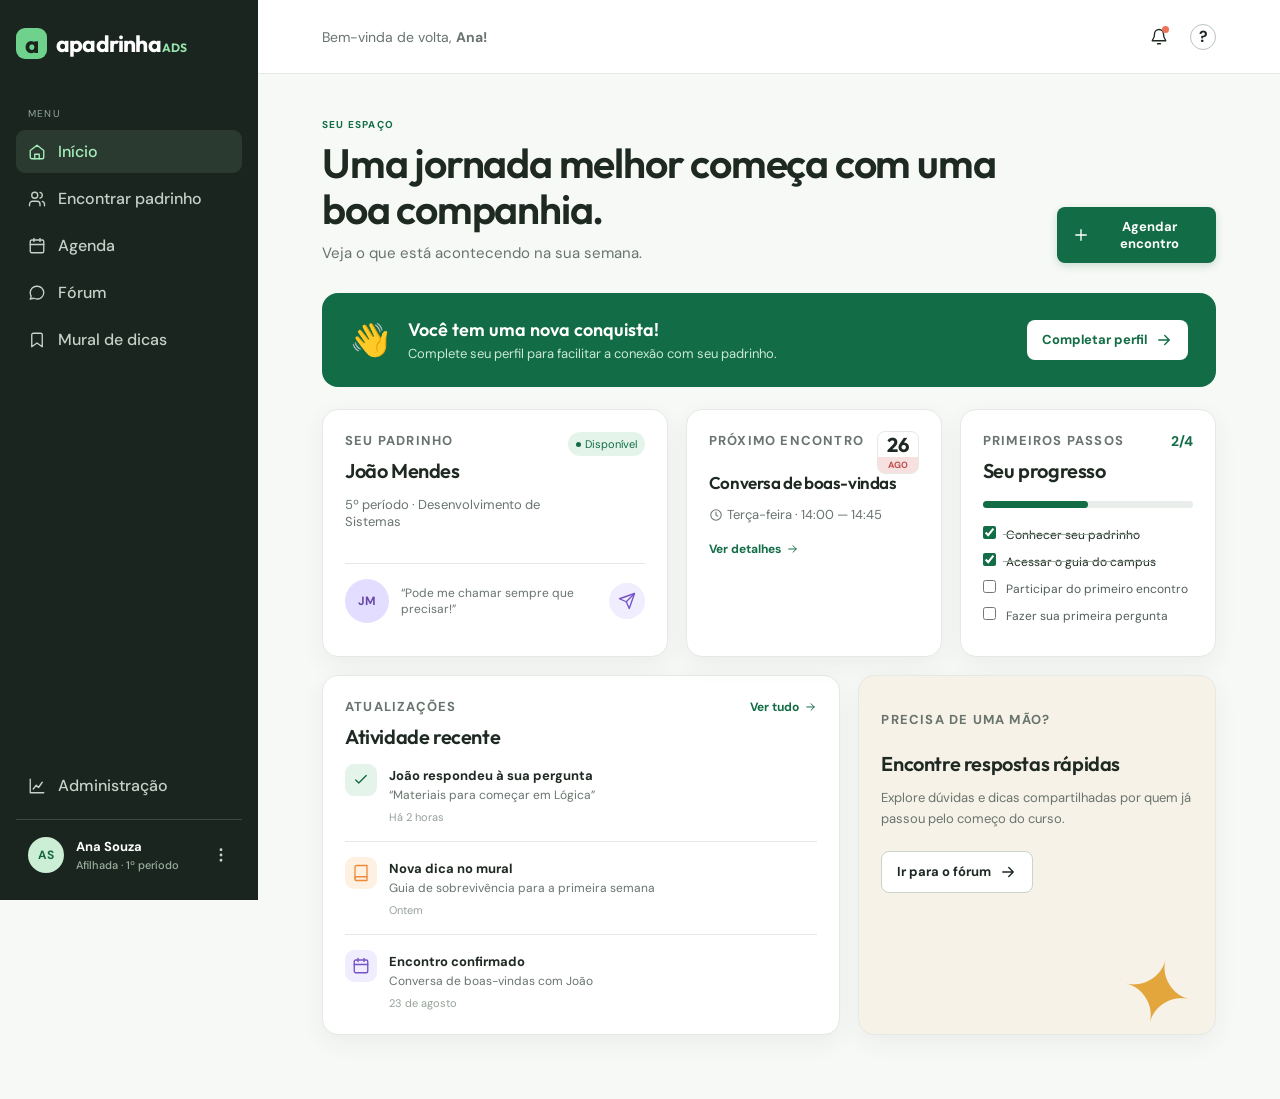
==== index.html @ cf6f9963 "interface_inicial" ====
<!doctype html>
<html lang="pt-BR">
<head>
  <meta charset="utf-8" />
  <meta name="viewport" content="width=device-width, initial-scale=1" />
  <meta name="description" content="Apadrinhamento ADS IFPE" />
  <title>Apadrinhamento ADS IFPE</title>
  <link rel="preconnect" href="https://fonts.googleapis.com" />
  <link rel="preconnect" href="https://fonts.gstatic.com" crossorigin />
  <link href="https://fonts.googleapis.com/css2?family=DM+Sans:wght@400;500;600;700&family=Outfit:wght@500;600;700&display=swap" rel="stylesheet" />
  <link rel="stylesheet" href="style.css" />
</head>
<body>
  <div class="app-shell">
    <aside class="sidebar" aria-label="Navegação principal">
      <a class="logo" href="#inicio" data-view="inicio"><span class="logo-mark">a</span><span>apadrinha<span>ADS</span></span></a>
      <p class="section-label">MENU</p>
      <nav>
        <button class="nav-item active" data-view="inicio"><i data-icon="home"></i>Início</button>
        <button class="nav-item" data-view="encontrar"><i data-icon="users"></i>Encontrar padrinho</button>
        <button class="nav-item" data-view="agenda"><i data-icon="calendar"></i>Agenda</button>
        <button class="nav-item" data-view="forum"><i data-icon="message"></i>Fórum</button>
        <button class="nav-item" data-view="mural"><i data-icon="bookmark"></i>Mural de dicas</button>
      </nav>
      <div class="sidebar-bottom">
        <button class="nav-item" data-view="admin"><i data-icon="chart"></i>Administração</button>
        <button class="profile-card" data-view="perfil"><span class="avatar avatar-green">AS</span><span><strong>Ana Souza</strong><small>Afilhada · 1º período</small></span><i data-icon="more"></i></button>
      </div>
    </aside>

    <main class="main-content">
      <header class="topbar"><button class="mobile-menu" aria-label="Abrir menu"><i data-icon="menu"></i></button><div class="breadcrumb">Bem-vinda de volta, <strong>Ana!</strong></div><div class="top-actions"><button class="icon-button" aria-label="Notificações"><i data-icon="bell"></i><b></b></button><button class="help-button">?</button></div></header>

      <section class="view active" id="inicio">
        <div class="page-heading"><div><p class="eyebrow">SEU ESPAÇO</p><h1>Uma jornada melhor começa com uma boa companhia.</h1><p class="subtitle">Veja o que está acontecendo na sua semana.</p></div><button class="primary" data-open-modal="encontro"><i data-icon="plus"></i>Agendar encontro</button></div>
        <div class="welcome-banner"><div><span class="wave">👋</span><div><h2>Você tem uma nova conquista!</h2><p>Complete seu perfil para facilitar a conexão com seu padrinho.</p></div></div><button class="white-button" data-view="perfil">Completar perfil <i data-icon="arrow"></i></button></div>
        <div class="dashboard-grid">
          <article class="card mentor-summary"><div class="card-heading"><div><p class="eyebrow">SEU PADRINHO</p><h2>João Mendes</h2><p>5º período · Desenvolvimento de Sistemas</p></div><span class="status"><b></b>Disponível</span></div><div class="mentor-footer"><div class="avatar avatar-purple large">JM</div><span>“Pode me chamar sempre que precisar!”</span><button class="round-button" data-toast="Mensagem aberta com João"><i data-icon="send"></i></button></div></article>
          <article class="card meeting-card"><p class="eyebrow">PRÓXIMO ENCONTRO</p><span class="calendar-chip"><strong>26</strong><small>AGO</small></span><div><h2>Conversa de boas-vindas</h2><p><i data-icon="clock"></i> Terça-feira · 14:00 — 14:45</p><button class="text-button" data-view="agenda">Ver detalhes <i data-icon="arrow"></i></button></div></article>
          <article class="card checklist"><div class="card-heading"><div><p class="eyebrow">PRIMEIROS PASSOS</p><h2>Seu progresso</h2></div><strong>2/4</strong></div><div class="progress"><span></span></div><label class="checked"><input type="checkbox" checked /> Conhecer seu padrinho</label><label class="checked"><input type="checkbox" checked /> Acessar o guia do campus</label><label><input type="checkbox" /> Participar do primeiro encontro</label><label><input type="checkbox" /> Fazer sua primeira pergunta</label></article>
        </div>
        <div class="content-columns">
          <section class="card activity"><div class="card-heading"><div><p class="eyebrow">ATUALIZAÇÕES</p><h2>Atividade recente</h2></div><button class="text-button" data-view="forum">Ver tudo <i data-icon="arrow"></i></button></div><div class="activity-row"><span class="activity-icon green"><i data-icon="check"></i></span><div><strong>João respondeu à sua pergunta</strong><p>“Materiais para começar em Lógica”</p><small>Há 2 horas</small></div></div><div class="activity-row"><span class="activity-icon orange"><i data-icon="book"></i></span><div><strong>Nova dica no mural</strong><p>Guia de sobrevivência para a primeira semana</p><small>Ontem</small></div></div><div class="activity-row"><span class="activity-icon purple"><i data-icon="calendar"></i></span><div><strong>Encontro confirmado</strong><p>Conversa de boas-vindas com João</p><small>23 de agosto</small></div></div></section>
          <section class="card quick-help"><p class="eyebrow">PRECISA DE UMA MÃO?</p><h2>Encontre respostas rápidas</h2><p>Explore dúvidas e dicas compartilhadas por quem já passou pelo começo do curso.</p><button class="outline" data-view="forum">Ir para o fórum <i data-icon="arrow"></i></button><div class="scribble">✦</div></section>
        </div>
      </section>

      <section class="view" id="encontrar"><div class="page-heading"><div><p class="eyebrow">CONEXÕES</p><h1>Encontre o padrinho ideal para você.</h1><p class="subtitle">Escolha alguém que combine com seus interesses e disponibilidade.</p></div></div><div class="filter-bar"><button class="filter active">Todos</button><button class="filter">Lógica e programação</button><button class="filter">Carreira</button><button class="filter">Rotina acadêmica</button><button class="filter"><i data-icon="sliders"></i> Filtros</button></div><div class="mentor-grid" id="mentor-grid"></div></section>

      <section class="view" id="agenda"><div class="page-heading"><div><p class="eyebrow">AGENDA</p><h1>Organize seus encontros.</h1><p class="subtitle">Não deixe nenhuma conversa importante passar.</p></div><button class="primary" data-open-modal="encontro"><i data-icon="plus"></i>Novo encontro</button></div><div class="agenda-layout"><section class="card calendar"><div class="calendar-head"><button class="icon-button">‹</button><h2>Agosto 2026</h2><button class="icon-button">›</button></div><div class="weekdays"><span>DOM</span><span>SEG</span><span>TER</span><span>QUA</span><span>QUI</span><span>SEX</span><span>SÁB</span></div><div class="days" id="calendar-days"></div></section><section class="schedule"><p class="eyebrow">TERÇA-FEIRA, 26 DE AGOSTO</p><h2>Próximos compromissos</h2><article class="event"><span class="time">14:00</span><div><span class="event-type">MENTORIA</span><h3>Conversa de boas-vindas</h3><p>Com João Mendes · Videochamada</p><button class="text-button" data-toast="Link da videochamada copiado">Entrar na sala <i data-icon="arrow"></i></button></div></article><article class="event muted-event"><span class="time">16:00</span><div><span class="event-type">PESSOAL</span><h3>Revisar material de Lógica</h3><p>Lembrete pessoal</p></div></article></section></div></section>

      <section class="view" id="forum"><div class="page-heading"><div><p class="eyebrow">FÓRUM COLABORATIVO</p><h1>Dúvidas compartilhadas, caminhos mais claros.</h1><p class="subtitle">Pergunte, responda e aprenda com a comunidade ADS.</p></div><button class="primary" data-open-modal="pergunta"><i data-icon="plus"></i>Fazer pergunta</button></div><div class="forum-layout"><div><div class="search"><i data-icon="search"></i><input placeholder="Buscar dúvidas, assuntos ou palavras-chave" /></div><div class="topic-list" id="topic-list"></div></div><aside class="forum-side"><section class="card"><p class="eyebrow">TÓPICOS POPULARES</p><a># lógica de programação</a><a># professores</a><a># estágio</a><a># p1 e p2</a><a># vida no campus</a></section><section class="card author-callout"><span class="avatar avatar-orange">MS</span><h3>Compartilhe o que você sabe</h3><p>Sua experiência pode ser a resposta que alguém precisa.</p><button class="outline" data-open-modal="pergunta">Criar pergunta</button></section></aside></div></section>

      <section class="view" id="mural"><div class="page-heading"><div><p class="eyebrow">MURAL DE DICAS</p><h1>O que eu gostaria de ter sabido no início.</h1><p class="subtitle">Guias e recomendações feitos por estudantes, para estudantes.</p></div><button class="primary" data-open-modal="dica"><i data-icon="plus"></i>Compartilhar dica</button></div><div class="featured-tip"><div><span class="tip-tag">DESTAQUE DA SEMANA</span><h2>Como sobreviver à primeira semana de ADS</h2><p>Um guia honesto sobre horários, laboratórios, professores e aquele frio na barriga do primeiro dia.</p><button class="white-button" data-toast="Guia aberto">Ler guia completo <i data-icon="arrow"></i></button></div><span class="big-emoji">🧭</span></div><div class="mural-grid" id="mural-grid"></div></section>

      <section class="view" id="admin"><div class="page-heading"><div><p class="eyebrow">ADMINISTRAÇÃO</p><h1>Visão geral da comunidade.</h1><p class="subtitle">Acompanhe conexões, participação e pontos de atenção.</p></div><button class="primary" data-toast="Novo aviso criado"><i data-icon="plus"></i>Publicar aviso</button></div><div class="metrics"><article class="metric"><span class="metric-icon green"><i data-icon="users"></i></span><div><p>CALOUROS CADASTRADOS</p><strong>86</strong><small class="positive">↑ 12 nesta semana</small></div></article><article class="metric"><span class="metric-icon purple"><i data-icon="heart"></i></span><div><p>VÍNCULOS ATIVOS</p><strong>61</strong><small class="positive">71% dos calouros</small></div></article><article class="metric"><span class="metric-icon orange"><i data-icon="message"></i></span><div><p>PERGUNTAS RESPONDIDAS</p><strong>142</strong><small class="positive">↑ 18 esta semana</small></div></article><article class="metric"><span class="metric-icon blue"><i data-icon="clock"></i></span><div><p>AGUARDANDO MATCH</p><strong>08</strong><small>Requer atenção</small></div></article></div><div class="admin-grid"><section class="card"><div class="card-heading"><div><p class="eyebrow">PENDÊNCIAS</p><h2>Solicitações aguardando ação</h2></div><button class="text-button">Ver todas <i data-icon="arrow"></i></button></div><div class="table"><div class="table-row table-head"><span>ESTUDANTE</span><span>PERFIL</span><span>SITUAÇÃO</span><span></span></div><div class="table-row"><strong>Maria Clara</strong><span>Afilhada</span><span class="badge yellow">Sem padrinho</span><button class="small-button" data-toast="Match sugerido para Maria">Atribuir</button></div><div class="table-row"><strong>Diego Alves</strong><span>Padrinho</span><span class="badge blue">Validar perfil</span><button class="small-button" data-toast="Perfil de Diego aberto">Revisar</button></div><div class="table-row"><strong>Bianca Lima</strong><span>Afilhada</span><span class="badge yellow">Sem padrinho</span><button class="small-button" data-toast="Match sugerido para Bianca">Atribuir</button></div></div></section><section class="card admin-actions"><p class="eyebrow">GESTÃO RÁPIDA</p><button class="outline" data-toast="Gestão de usuários aberta"><i data-icon="users"></i>Gerenciar usuários</button><button class="outline" data-toast="Moderação do mural aberta"><i data-icon="bookmark"></i>Revisar mural e fórum</button><button class="outline" data-toast="Relatório gerado"><i data-icon="chart"></i>Relatório de mentorias</button></section></div></section>

      <section class="view" id="perfil"><div class="page-heading"><div><p class="eyebrow">MEU PERFIL</p><h1>Conte um pouco sobre você.</h1><p class="subtitle">Essas informações ajudam a tornar o apadrinhamento mais proveitoso.</p></div></div><form class="profile-form card" id="profile-form"><div class="profile-head"><span class="avatar avatar-green profile-avatar">AS</span><div><h2>Ana Souza</h2><p>ana.souza@discente.ifpe.edu.br</p></div><button type="button" class="outline">Alterar foto</button></div><div class="form-grid"><label>Nome completo<input value="Ana Souza" required /></label><label>Período<select><option>1º período</option><option>2º período</option></select></label><label>Interesses<input value="Lógica, front-end e organização" /></label><label>Disponibilidade<select><option>Tardes durante a semana</option><option>Manhãs durante a semana</option><option>Noites</option></select></label></div><label>O que você espera do apadrinhamento?<textarea>Quero me organizar melhor para o início do curso e conhecer mais sobre as disciplinas.</textarea></label><div class="form-actions"><button type="button" class="outline">Cancelar</button><button class="primary">Salvar alterações</button></div></form></section>
    </main>
  </div>
  <div class="modal-backdrop" id="modal"><section class="modal"><button class="modal-close" aria-label="Fechar">×</button><div id="modal-content"></div></section></div><div class="toast" id="toast"></div>
  <script src="app.js"></script>
</body>
</html>
---- style.css ----
:root{--navy:#19251e;--ink:#1e2922;--muted:#68746d;--line:#e4e9e4;--canvas:#f7f9f6;--card:#fff;--green:#126c45;--green-light:#e5f4ea;--purple:#7354c7;--purple-light:#f0edff;--orange:#ed8b3b;--yellow:#f8d66c;--blue:#4981c8;--radius:16px;--shadow:0 8px 24px rgba(30,52,39,.06)}*{box-sizing:border-box}body{margin:0;background:var(--canvas);font-family:"DM Sans",sans-serif;color:var(--ink)}button,input,textarea,select{font:inherit}button{cursor:pointer}i[data-icon]{width:18px;height:18px;display:inline-flex;flex-shrink:0}svg{width:100%;height:100%;stroke:currentColor;stroke-width:1.8;fill:none;stroke-linecap:round;stroke-linejoin:round}.app-shell{display:flex;min-height:100vh}.sidebar{width:258px;background:var(--navy);color:#dce6df;padding:28px 16px 16px;display:flex;flex-direction:column;position:fixed;inset:0 auto 0 0}.logo{color:#fff;text-decoration:none;font:700 23px Outfit,sans-serif;display:flex;align-items:center;gap:9px;letter-spacing:-.8px}.logo>span:last-child>span{color:#96e3ac;font-size:12px;letter-spacing:0;margin-left:1px}.logo-mark{display:grid;place-items:center;width:31px;height:31px;background:#6fd28c;color:var(--navy);border-radius:9px;font-size:24px}.section-label{font-size:10px;letter-spacing:1.2px;color:#93a69b;margin:48px 12px 10px}.sidebar nav{display:grid;gap:4px}.nav-item,.profile-card{border:0;background:transparent;color:#c5d2ca;padding:11px 12px;border-radius:9px;display:flex;align-items:center;gap:12px;text-align:left;font-weight:500}.nav-item:hover,.nav-item.active{background:#2b3a30;color:#fff}.nav-item.active{color:#a5f0ba}.sidebar-bottom{margin-top:auto}.profile-card{width:100%;margin-top:12px;border-top:1px solid #3b4a40;border-radius:0;padding-top:17px}.profile-card strong,.profile-card small{display:block}.profile-card strong{font-size:13px;color:#fff}.profile-card small{font-size:11px;color:#9caf9f;margin-top:3px}.profile-card i{margin-left:auto}.avatar{display:inline-grid;place-items:center;width:36px;height:36px;border-radius:50%;font-weight:700;font-size:12px;flex-shrink:0}.avatar-green{background:#cbeed5;color:#176842}.avatar-purple{background:#e3ddff;color:#674aa8}.avatar-orange{background:#ffdeb9;color:#a9510b}.large{width:44px;height:44px}.main-content{margin-left:258px;width:calc(100% - 258px);min-width:0}.topbar{height:74px;padding:0 max(36px,5vw);background:#fff;border-bottom:1px solid var(--line);display:flex;align-items:center;justify-content:space-between}.breadcrumb{font-size:14px;color:var(--muted)}.top-actions{display:flex;gap:14px;align-items:center}.icon-button,.help-button{border:0;background:transparent;color:var(--ink);position:relative;display:grid;place-items:center}.icon-button{width:35px;height:35px;border-radius:50%}.icon-button:hover{background:var(--canvas)}.icon-button b{position:absolute;width:7px;height:7px;border-radius:99px;background:#ee7258;top:7px;right:7px}.help-button{height:26px;width:26px;border:1px solid #b9c4bd;border-radius:50%;font-weight:700}.mobile-menu{display:none}.view{display:none;padding:44px max(36px,5vw) 64px;max-width:1550px;margin:auto}.view.active{display:block}.page-heading{display:flex;justify-content:space-between;gap:24px;align-items:flex-end;margin-bottom:30px}.eyebrow{color:var(--green);font-size:10px;font-weight:700;letter-spacing:1.2px;margin:0 0 9px}.page-heading h1{font:600 clamp(28px,3.2vw,42px)/1.13 Outfit,sans-serif;letter-spacing:-1.2px;max-width:790px;margin:0}.subtitle{color:var(--muted);margin:10px 0 0;font-size:15px}.primary,.outline,.white-button,.small-button{border:0;border-radius:8px;padding:11px 15px;font-weight:700;font-size:13px;display:inline-flex;align-items:center;justify-content:center;gap:8px}.primary{background:var(--green);color:#fff;box-shadow:0 3px 8px rgba(18,108,69,.2)}.primary:hover{background:#0d5938}.outline{background:#fff;color:var(--ink);border:1px solid #cad4cd}.outline:hover{background:var(--canvas)}.white-button{background:#fff;color:var(--green)}.welcome-banner{background:var(--green);padding:25px 28px;border-radius:var(--radius);color:#fff;display:flex;justify-content:space-between;align-items:center;margin-bottom:22px}.welcome-banner>div{display:flex;gap:18px;align-items:center}.wave{font-size:32px}.welcome-banner h2{font:600 18px Outfit;margin:0}.welcome-banner p{margin:4px 0 0;color:#cbe9d5;font-size:13px}.dashboard-grid{display:grid;grid-template-columns:1.35fr 1fr 1fr;gap:18px}.card{background:var(--card);border:1px solid var(--line);border-radius:var(--radius);padding:22px;box-shadow:var(--shadow)}.card-heading{display:flex;justify-content:space-between;gap:10px;align-items:flex-start}.card h2{font:600 20px Outfit,sans-serif;margin:0;letter-spacing:-.4px}.card h3{margin:0}.card p{color:var(--muted);font-size:13px}.mentor-summary{min-height:203px}.status{font-size:11px;color:var(--green);background:var(--green-light);padding:5px 8px;border-radius:99px;white-space:nowrap}.status b{display:inline-block;width:5px;height:5px;background:var(--green);border-radius:50%;vertical-align:middle;margin-right:4px}.mentor-footer{display:flex;gap:12px;align-items:center;border-top:1px solid var(--line);padding-top:15px;margin-top:20px;color:var(--muted);font-size:12px}.round-button{border:0;background:var(--purple-light);color:var(--purple);height:36px;width:36px;border-radius:50%;padding:9px;margin-left:auto}.meeting-card{position:relative;padding-right:20px}.calendar-chip{position:absolute;right:22px;top:21px;text-align:center;border:1px solid var(--line);border-radius:8px;overflow:hidden;width:42px}.calendar-chip strong{display:block;font:700 20px Outfit;line-height:25px}.calendar-chip small{display:block;background:#f7e0e0;color:#bf4f4f;font-size:9px;font-weight:700;padding:2px}.meeting-card h2{font-size:17px;margin:23px 0 7px}.meeting-card p{display:flex;gap:4px;align-items:center}.meeting-card p i{width:14px}.text-button{padding:0;border:0;color:var(--green);background:transparent;font-weight:700;font-size:12px;display:inline-flex;align-items:center;gap:5px}.text-button i{width:13px}.checklist{font-size:12px}.checklist .card-heading strong{color:var(--green);font-size:14px}.progress{height:7px;background:#e9eeea;border-radius:10px;margin:18px 0}.progress span{display:block;width:50%;height:100%;background:var(--green);border-radius:inherit}.checklist label{display:block;margin:10px 0;color:#526058}.checklist input{accent-color:var(--green);margin:0 7px 0 0}.checklist .checked{color:var(--ink);text-decoration:line-through;text-decoration-color:#9aac9f}.content-columns{display:grid;grid-template-columns:1.45fr 1fr;gap:18px;margin-top:18px}.activity-row{display:flex;gap:12px;padding:15px 0;border-bottom:1px solid var(--line)}.activity-row:last-child{border-bottom:0;padding-bottom:0}.activity-icon,.metric-icon{display:grid;place-items:center;width:32px;height:32px;border-radius:9px}.activity-icon.green,.metric-icon.green{background:var(--green-light);color:var(--green)}.activity-icon.orange,.metric-icon.orange{background:#fff1e2;color:var(--orange)}.activity-icon.purple,.metric-icon.purple{background:var(--purple-light);color:var(--purple)}.metric-icon.blue{background:#e6f0ff;color:var(--blue)}.activity-row strong{font-size:13px}.activity-row p{margin:2px 0;font-size:12px}.activity-row small{color:#95a199;font-size:11px}.quick-help{position:relative;background:#f7f2e7;overflow:hidden}.quick-help h2{max-width:270px}.quick-help p{line-height:1.6;max-width:330px;margin:12px 0 21px}.scribble{position:absolute;right:22px;bottom:-16px;color:#e2a63d;font-size:86px;transform:rotate(14deg)}.filter-bar{display:flex;gap:9px;flex-wrap:wrap;margin-bottom:25px}.filter{border:1px solid var(--line);background:#fff;border-radius:99px;padding:9px 14px;font-size:12px;color:#536158}.filter.active,.filter:hover{border-color:#a5d7b4;background:var(--green-light);color:var(--green);font-weight:700}.mentor-grid{display:grid;grid-template-columns:repeat(3,1fr);gap:18px}.mentor-card{padding:22px}.mentor-card .mentor-person{display:flex;gap:12px;align-items:center}.mentor-card h2{font-size:18px}.mentor-card .course{font-size:12px;margin:3px 0}.mentor-card .bio{line-height:1.55;margin:18px 0}.pills{display:flex;flex-wrap:wrap;gap:6px;margin-bottom:18px}.pill{font-size:10px;color:#526058;background:var(--canvas);border-radius:99px;padding:5px 8px}.mentor-actions{display:flex;gap:8px}.mentor-actions button{flex:1}.agenda-layout{display:grid;grid-template-columns:1.35fr .9fr;gap:22px}.calendar{padding:25px}.calendar-head{display:flex;justify-content:space-between;align-items:center;margin-bottom:25px}.calendar-head h2{font-size:19px}.weekdays,.days{display:grid;grid-template-columns:repeat(7,1fr);text-align:center}.weekdays{color:#90a098;font-size:10px;font-weight:700;margin-bottom:10px}.days span{height:48px;display:grid;place-items:center;font-size:13px;position:relative}.days .muted-day{color:#bdc7c0}.days .today{color:#fff;font-weight:700}.days .today:before{content:"";position:absolute;z-index:0;width:30px;height:30px;background:var(--green);border-radius:50%}.days .today{isolation:isolate}.days .today::after{content:attr(data-number);position:absolute;z-index:1}.days .has-event i{position:absolute;width:4px;height:4px;bottom:4px;border-radius:50%;background:var(--purple)}.schedule{padding:11px 0}.schedule h2{font:600 21px Outfit;margin:0 0 16px}.event{display:flex;gap:15px;padding:16px 0 20px;border-bottom:1px solid var(--line)}.time{font-weight:700;font-size:13px;color:var(--green)}.event-type{font-size:9px;letter-spacing:1px;color:var(--purple);font-weight:700}.event h3{font:600 16px Outfit;margin:4px 0}.event p{font-size:12px;color:var(--muted);margin:4px 0 12px}.muted-event{opacity:.56}.forum-layout{display:grid;grid-template-columns:1.7fr .65fr;gap:22px}.search{background:#fff;border:1px solid var(--line);height:47px;border-radius:9px;display:flex;align-items:center;gap:10px;padding:0 14px;margin-bottom:15px;color:#7d8d83}.search input{border:0;outline:0;width:100%;font-size:13px}.topic{background:#fff;border:1px solid var(--line);border-radius:12px;padding:18px 20px;margin-bottom:10px}.topic:hover{border-color:#b8d6c1}.topic-top{display:flex;gap:11px;align-items:center}.topic h2{font:600 16px Outfit;margin:0}.topic p{font-size:13px;color:var(--muted);margin:11px 0}.topic-meta{display:flex;justify-content:space-between;color:#849087;font-size:11px}.forum-side{display:grid;gap:17px;align-content:start}.forum-side .card{padding:20px}.forum-side a{display:block;font-size:12px;color:var(--green);font-weight:700;margin:12px 0;text-decoration:none}.author-callout{text-align:center;background:#f1f7f2}.author-callout .avatar{margin:auto}.author-callout h3{font:600 16px Outfit;margin:10px 0 0}.author-callout p{line-height:1.5}.featured-tip{color:#fff;background:linear-gradient(115deg,#6c52b5,#8371c8);border-radius:var(--radius);padding:34px 38px;min-height:235px;position:relative;overflow:hidden;margin-bottom:20px}.tip-tag{font-size:10px;font-weight:700;letter-spacing:1px;color:#e6dfff}.featured-tip h2{font:600 30px/1.1 Outfit;max-width:510px;margin:14px 0 9px}.featured-tip p{font-size:13px;color:#e8e3fc;max-width:520px;line-height:1.6}.big-emoji{position:absolute;right:9%;top:37px;font-size:105px;filter:drop-shadow(7px 12px 1px rgba(44,27,99,.18))}.mural-grid{display:grid;grid-template-columns:repeat(3,1fr);gap:17px}.tip-card{min-height:190px;position:relative}.tip-card .tip-icon{font-size:27px}.tip-card h2{font-size:17px;margin:17px 0 7px}.tip-card footer{position:absolute;bottom:17px;left:22px;right:22px;display:flex;justify-content:space-between;color:var(--muted);font-size:11px}.metrics{display:grid;grid-template-columns:repeat(4,1fr);gap:15px;margin-bottom:20px}.metric{background:#fff;border:1px solid var(--line);box-shadow:var(--shadow);border-radius:12px;padding:17px;display:flex;gap:12px}.metric p{font-size:9px;letter-spacing:.7px;color:var(--muted);margin:0 0 4px;font-weight:700}.metric strong{font:600 28px Outfit;line-height:1}.metric small{display:block;margin-top:5px;font-size:10px;color:#7c8981}.metric small.positive{color:var(--green)}.admin-grid{display:grid;grid-template-columns:1.6fr .75fr;gap:18px}.table{margin-top:18px}.table-row{display:grid;grid-template-columns:1.2fr .7fr 1fr auto;align-items:center;gap:10px;border-top:1px solid var(--line);padding:13px 0;font-size:12px}.table-head{font-size:9px;font-weight:700;letter-spacing:1px;color:var(--muted)}.badge{font-size:10px;padding:5px 8px;border-radius:99px;width:max-content}.badge.yellow{background:#fff5dc;color:#a56d00}.badge.blue{background:#eaf2ff;color:#3773bb}.small-button{background:#f2f5f2;border:0;padding:7px 10px;font-size:11px}.admin-actions{display:grid;gap:9px;align-content:start}.admin-actions .outline{justify-content:flex-start}.profile-form{max-width:840px;padding:28px}.profile-head{display:flex;align-items:center;gap:15px;border-bottom:1px solid var(--line);padding-bottom:20px;margin-bottom:22px}.profile-head h2{font:600 21px Outfit;margin:0}.profile-head p{margin:3px 0}.profile-head button{margin-left:auto}.profile-avatar{width:56px;height:56px}.form-grid{display:grid;grid-template-columns:1fr 1fr;gap:17px}.profile-form label{font-size:12px;font-weight:700;color:#4a574e;display:grid;gap:7px;margin-bottom:16px}.profile-form input,.profile-form select,.profile-form textarea{border:1px solid #ccd7cf;border-radius:7px;padding:11px;background:#fff;color:var(--ink);font-size:13px}.profile-form textarea{resize:vertical;min-height:84px}.form-actions{display:flex;justify-content:flex-end;gap:10px;margin-top:7px}.modal-backdrop{display:none;position:fixed;inset:0;background:rgba(20,33,25,.52);z-index:10;padding:20px;place-items:center}.modal-backdrop.open{display:grid}.modal{width:min(520px,100%);background:#fff;border-radius:16px;padding:28px;position:relative;box-shadow:0 16px 50px rgba(0,0,0,.2)}.modal-close{position:absolute;right:15px;top:10px;border:0;background:transparent;font-size:27px;color:#78857d}.modal h2{font:600 25px Outfit;margin:0 0 6px}.modal p{color:var(--muted);font-size:13px;margin:0 0 20px}.modal label{font-size:12px;font-weight:700;display:grid;gap:6px;margin:12px 0}.modal input,.modal select,.modal textarea{border:1px solid #cbd6ce;padding:10px;border-radius:7px}.modal textarea{min-height:85px;resize:vertical}.modal .primary{margin-top:8px;width:100%}.toast{visibility:hidden;opacity:0;position:fixed;z-index:20;right:28px;bottom:28px;background:var(--navy);color:#fff;padding:13px 17px;border-radius:9px;box-shadow:var(--shadow);font-size:13px;transition:.2s}.toast.show{visibility:visible;opacity:1}@media(max-width:1100px){.dashboard-grid{grid-template-columns:1fr 1fr}.checklist{grid-column:span 2}.mentor-grid,.mural-grid{grid-template-columns:1fr 1fr}.metrics{grid-template-columns:1fr 1fr}}@media(max-width:760px){.sidebar{transform:translateX(-100%);z-index:5;transition:.2s}.sidebar.open{transform:translateX(0)}.main-content{margin-left:0;width:100%}.mobile-menu{display:grid;border:0;background:transparent}.topbar{height:62px;padding:0 20px}.breadcrumb{font-size:12px}.view{padding:31px 18px 45px}.page-heading{align-items:flex-start;flex-direction:column;margin-bottom:22px}.page-heading h1{font-size:29px}.welcome-banner{padding:20px;align-items:flex-start;gap:16px;flex-direction:column}.dashboard-grid,.content-columns,.agenda-layout,.forum-layout,.admin-grid{grid-template-columns:1fr}.checklist{grid-column:auto}.mentor-grid,.mural-grid{grid-template-columns:1fr}.metrics{grid-template-columns:1fr 1fr}.metric{padding:12px;gap:8px}.metric strong{font-size:24px}.metric-icon{width:28px;height:28px}.big-emoji{font-size:75px;right:4%;top:65px}.featured-tip{padding:27px 22px}.featured-tip h2{font-size:25px;max-width:76%}.table-row{grid-template-columns:1fr auto}.table-row span:nth-child(2){display:none}.table-head{display:none}.profile-form{padding:20px}.form-grid{grid-template-columns:1fr}.profile-head button{display:none}}
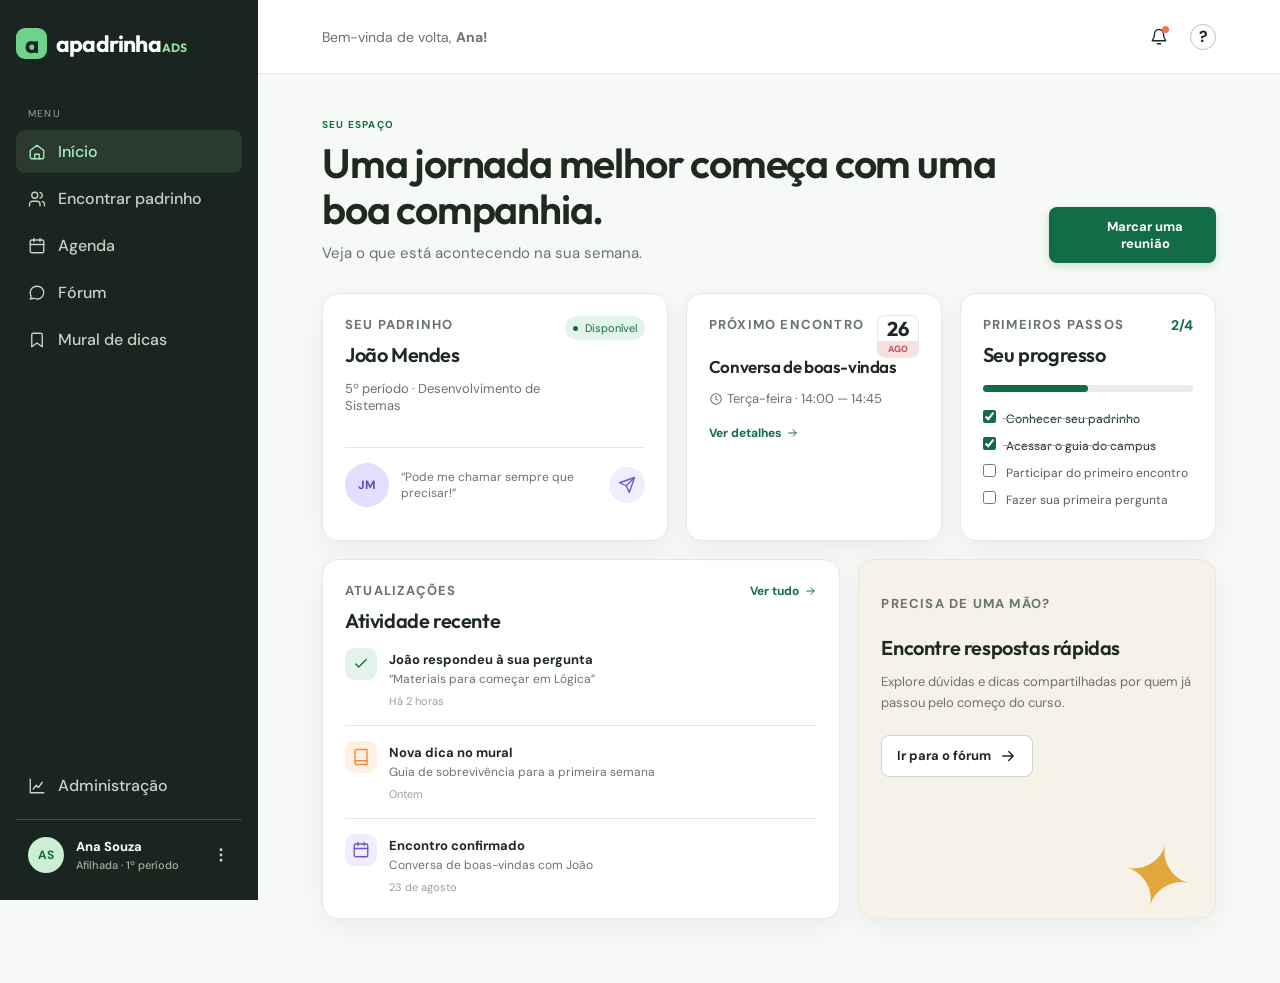
==== commit 7f90a422: "Update index.html" ====
--- a/index.html
+++ b/index.html
@@ -5,6 +5,7 @@
   <meta name="viewport" content="width=device-width, initial-scale=1" />
   <meta name="description" content="Apadrinhamento ADS IFPE" />
   <title>Apadrinhamento ADS IFPE</title>
+  
   <link rel="preconnect" href="https://fonts.googleapis.com" />
   <link rel="preconnect" href="https://fonts.gstatic.com" crossorigin />
   <link href="https://fonts.googleapis.com/css2?family=DM+Sans:wght@400;500;600;700&family=Outfit:wght@500;600;700&display=swap" rel="stylesheet" />
@@ -12,53 +13,508 @@
 </head>
 <body>
   <div class="app-shell">
+    
+    <!-- BARRA LATERAL -->
     <aside class="sidebar" aria-label="Navegação principal">
-      <a class="logo" href="#inicio" data-view="inicio"><span class="logo-mark">a</span><span>apadrinha<span>ADS</span></span></a>
+      <a class="logo" href="#inicio" data-view="inicio">
+        <span class="logo-mark">a</span>
+        <span>apadrinha<span>ADS</span></span>
+      </a>
+      
       <p class="section-label">MENU</p>
       <nav>
-        <button class="nav-item active" data-view="inicio"><i data-icon="home"></i>Início</button>
-        <button class="nav-item" data-view="encontrar"><i data-icon="users"></i>Encontrar padrinho</button>
-        <button class="nav-item" data-view="agenda"><i data-icon="calendar"></i>Agenda</button>
-        <button class="nav-item" data-view="forum"><i data-icon="message"></i>Fórum</button>
-        <button class="nav-item" data-view="mural"><i data-icon="bookmark"></i>Mural de dicas</button>
+        <button class="nav-item active" data-view="inicio">
+          <i data-icon="home"></i> Início
+        </button>
+        <button class="nav-item" data-view="encontrar">
+          <i data-icon="users"></i> Encontrar padrinho
+        </button>
+        <button class="nav-item" data-view="agenda">
+          <i data-icon="calendar"></i> Agenda
+        </button>
+        <button class="nav-item" data-view="forum">
+          <i data-icon="message"></i> Fórum
+        </button>
+        <button class="nav-item" data-view="mural">
+          <i data-icon="bookmark"></i> Mural de dicas
+        </button>
       </nav>
+      
       <div class="sidebar-bottom">
-        <button class="nav-item" data-view="admin"><i data-icon="chart"></i>Administração</button>
-        <button class="profile-card" data-view="perfil"><span class="avatar avatar-green">AS</span><span><strong>Ana Souza</strong><small>Afilhada · 1º período</small></span><i data-icon="more"></i></button>
+        <button class="nav-item" data-view="admin">
+          <i data-icon="chart"></i> Administração
+        </button>
+        <button class="profile-card" data-view="perfil">
+          <span class="avatar avatar-green">AS</span>
+          <span>
+            <strong>Ana Souza</strong>
+            <small>Afilhada · 1º período</small>
+          </span>
+          <i data-icon="more"></i>
+        </button>
       </div>
     </aside>
 
+    <!-- CONTEÚDO PRINCIPAL -->
     <main class="main-content">
-      <header class="topbar"><button class="mobile-menu" aria-label="Abrir menu"><i data-icon="menu"></i></button><div class="breadcrumb">Bem-vinda de volta, <strong>Ana!</strong></div><div class="top-actions"><button class="icon-button" aria-label="Notificações"><i data-icon="bell"></i><b></b></button><button class="help-button">?</button></div></header>
-
+      
+      <!-- CABEÇALHO -->
+      <header class="topbar">
+        <button class="mobile-menu" aria-label="Abrir menu">
+          <i data-icon="menu"></i>
+        </button>
+        <div class="breadcrumb">
+          Bem-vinda de volta, <strong>Ana!</strong>
+        </div>
+        <div class="top-actions">
+          <button class="icon-button" aria-label="Notificações">
+            <i data-icon="bell"></i><b></b>
+          </button>
+          <button class="help-button">?</button>
+        </div>
+      </header>
+
+      <!-- VIEW: INÍCIO -->
       <section class="view active" id="inicio">
-        <div class="page-heading"><div><p class="eyebrow">SEU ESPAÇO</p><h1>Uma jornada melhor começa com uma boa companhia.</h1><p class="subtitle">Veja o que está acontecendo na sua semana.</p></div><button class="primary" data-open-modal="encontro"><i data-icon="plus"></i>Agendar encontro</button></div>
-        <div class="welcome-banner"><div><span class="wave">👋</span><div><h2>Você tem uma nova conquista!</h2><p>Complete seu perfil para facilitar a conexão com seu padrinho.</p></div></div><button class="white-button" data-view="perfil">Completar perfil <i data-icon="arrow"></i></button></div>
+        <div class="page-heading">
+          <div>
+            <p class="eyebrow">SEU ESPAÇO</p>
+            <h1>Uma jornada melhor começa com uma boa companhia.</h1>
+            <p class="subtitle">Veja o que está acontecendo na sua semana.</p>
+          </div>
+          <button class="primary" data-open-modal="encontro">
+            <i data-icon="calendar-today"></i> Marcar uma reunião
+          </button>
+        </div>
+        
+        <!-- <div class="welcome-banner">
+          <div>
+            <span class="wave">👋</span>
+            <div>
+              <h2>Você tem uma nova conquista!</h2>
+              <p>Complete seu perfil para facilitar a conexão com seu padrinho.</p>
+            </div>
+          </div>
+          <button class="white-button" data-view="perfil">
+            Completar perfil <i data-icon="arrow"></i>
+          </button>
+        </div> -->
+        
         <div class="dashboard-grid">
-          <article class="card mentor-summary"><div class="card-heading"><div><p class="eyebrow">SEU PADRINHO</p><h2>João Mendes</h2><p>5º período · Desenvolvimento de Sistemas</p></div><span class="status"><b></b>Disponível</span></div><div class="mentor-footer"><div class="avatar avatar-purple large">JM</div><span>“Pode me chamar sempre que precisar!”</span><button class="round-button" data-toast="Mensagem aberta com João"><i data-icon="send"></i></button></div></article>
-          <article class="card meeting-card"><p class="eyebrow">PRÓXIMO ENCONTRO</p><span class="calendar-chip"><strong>26</strong><small>AGO</small></span><div><h2>Conversa de boas-vindas</h2><p><i data-icon="clock"></i> Terça-feira · 14:00 — 14:45</p><button class="text-button" data-view="agenda">Ver detalhes <i data-icon="arrow"></i></button></div></article>
-          <article class="card checklist"><div class="card-heading"><div><p class="eyebrow">PRIMEIROS PASSOS</p><h2>Seu progresso</h2></div><strong>2/4</strong></div><div class="progress"><span></span></div><label class="checked"><input type="checkbox" checked /> Conhecer seu padrinho</label><label class="checked"><input type="checkbox" checked /> Acessar o guia do campus</label><label><input type="checkbox" /> Participar do primeiro encontro</label><label><input type="checkbox" /> Fazer sua primeira pergunta</label></article>
-        </div>
+          <article class="card mentor-summary">
+            <div class="card-heading">
+              <div>
+                <p class="eyebrow">SEU PADRINHO</p>
+                <h2>João Mendes</h2>
+                <p>5º período · Desenvolvimento de Sistemas</p>
+              </div>
+              <span class="status"><b></b> Disponível</span>
+            </div>
+            <div class="mentor-footer">
+              <div class="avatar avatar-purple large">JM</div>
+              <span>“Pode me chamar sempre que precisar!”</span>
+              <button class="round-button" data-toast="Mensagem aberta com João">
+                <i data-icon="send"></i>
+              </button>
+            </div>
+          </article>
+          
+          <article class="card meeting-card">
+            <p class="eyebrow">PRÓXIMO ENCONTRO</p>
+            <span class="calendar-chip">
+              <strong>26</strong>
+              <small>AGO</small>
+            </span>
+            <div>
+              <h2>Conversa de boas-vindas</h2>
+              <p><i data-icon="clock"></i> Terça-feira · 14:00 — 14:45</p>
+              <button class="text-button" data-view="agenda">
+                Ver detalhes <i data-icon="arrow"></i>
+              </button>
+            </div>
+          </article>
+          
+          <article class="card checklist">
+            <div class="card-heading">
+              <div>
+                <p class="eyebrow">PRIMEIROS PASSOS</p>
+                <h2>Seu progresso</h2>
+              </div>
+              <strong>2/4</strong>
+            </div>
+            <div class="progress"><span></span></div>
+            <label class="checked">
+              <input type="checkbox" checked /> Conhecer seu padrinho
+            </label>
+            <label class="checked">
+              <input type="checkbox" checked /> Acessar o guia do campus
+            </label>
+            <label>
+              <input type="checkbox" /> Participar do primeiro encontro
+            </label>
+            <label>
+              <input type="checkbox" /> Fazer sua primeira pergunta
+            </label>
+          </article>
+        </div>
+        
         <div class="content-columns">
-          <section class="card activity"><div class="card-heading"><div><p class="eyebrow">ATUALIZAÇÕES</p><h2>Atividade recente</h2></div><button class="text-button" data-view="forum">Ver tudo <i data-icon="arrow"></i></button></div><div class="activity-row"><span class="activity-icon green"><i data-icon="check"></i></span><div><strong>João respondeu à sua pergunta</strong><p>“Materiais para começar em Lógica”</p><small>Há 2 horas</small></div></div><div class="activity-row"><span class="activity-icon orange"><i data-icon="book"></i></span><div><strong>Nova dica no mural</strong><p>Guia de sobrevivência para a primeira semana</p><small>Ontem</small></div></div><div class="activity-row"><span class="activity-icon purple"><i data-icon="calendar"></i></span><div><strong>Encontro confirmado</strong><p>Conversa de boas-vindas com João</p><small>23 de agosto</small></div></div></section>
-          <section class="card quick-help"><p class="eyebrow">PRECISA DE UMA MÃO?</p><h2>Encontre respostas rápidas</h2><p>Explore dúvidas e dicas compartilhadas por quem já passou pelo começo do curso.</p><button class="outline" data-view="forum">Ir para o fórum <i data-icon="arrow"></i></button><div class="scribble">✦</div></section>
-        </div>
-      </section>
-
-      <section class="view" id="encontrar"><div class="page-heading"><div><p class="eyebrow">CONEXÕES</p><h1>Encontre o padrinho ideal para você.</h1><p class="subtitle">Escolha alguém que combine com seus interesses e disponibilidade.</p></div></div><div class="filter-bar"><button class="filter active">Todos</button><button class="filter">Lógica e programação</button><button class="filter">Carreira</button><button class="filter">Rotina acadêmica</button><button class="filter"><i data-icon="sliders"></i> Filtros</button></div><div class="mentor-grid" id="mentor-grid"></div></section>
-
-      <section class="view" id="agenda"><div class="page-heading"><div><p class="eyebrow">AGENDA</p><h1>Organize seus encontros.</h1><p class="subtitle">Não deixe nenhuma conversa importante passar.</p></div><button class="primary" data-open-modal="encontro"><i data-icon="plus"></i>Novo encontro</button></div><div class="agenda-layout"><section class="card calendar"><div class="calendar-head"><button class="icon-button">‹</button><h2>Agosto 2026</h2><button class="icon-button">›</button></div><div class="weekdays"><span>DOM</span><span>SEG</span><span>TER</span><span>QUA</span><span>QUI</span><span>SEX</span><span>SÁB</span></div><div class="days" id="calendar-days"></div></section><section class="schedule"><p class="eyebrow">TERÇA-FEIRA, 26 DE AGOSTO</p><h2>Próximos compromissos</h2><article class="event"><span class="time">14:00</span><div><span class="event-type">MENTORIA</span><h3>Conversa de boas-vindas</h3><p>Com João Mendes · Videochamada</p><button class="text-button" data-toast="Link da videochamada copiado">Entrar na sala <i data-icon="arrow"></i></button></div></article><article class="event muted-event"><span class="time">16:00</span><div><span class="event-type">PESSOAL</span><h3>Revisar material de Lógica</h3><p>Lembrete pessoal</p></div></article></section></div></section>
-
-      <section class="view" id="forum"><div class="page-heading"><div><p class="eyebrow">FÓRUM COLABORATIVO</p><h1>Dúvidas compartilhadas, caminhos mais claros.</h1><p class="subtitle">Pergunte, responda e aprenda com a comunidade ADS.</p></div><button class="primary" data-open-modal="pergunta"><i data-icon="plus"></i>Fazer pergunta</button></div><div class="forum-layout"><div><div class="search"><i data-icon="search"></i><input placeholder="Buscar dúvidas, assuntos ou palavras-chave" /></div><div class="topic-list" id="topic-list"></div></div><aside class="forum-side"><section class="card"><p class="eyebrow">TÓPICOS POPULARES</p><a># lógica de programação</a><a># professores</a><a># estágio</a><a># p1 e p2</a><a># vida no campus</a></section><section class="card author-callout"><span class="avatar avatar-orange">MS</span><h3>Compartilhe o que você sabe</h3><p>Sua experiência pode ser a resposta que alguém precisa.</p><button class="outline" data-open-modal="pergunta">Criar pergunta</button></section></aside></div></section>
-
-      <section class="view" id="mural"><div class="page-heading"><div><p class="eyebrow">MURAL DE DICAS</p><h1>O que eu gostaria de ter sabido no início.</h1><p class="subtitle">Guias e recomendações feitos por estudantes, para estudantes.</p></div><button class="primary" data-open-modal="dica"><i data-icon="plus"></i>Compartilhar dica</button></div><div class="featured-tip"><div><span class="tip-tag">DESTAQUE DA SEMANA</span><h2>Como sobreviver à primeira semana de ADS</h2><p>Um guia honesto sobre horários, laboratórios, professores e aquele frio na barriga do primeiro dia.</p><button class="white-button" data-toast="Guia aberto">Ler guia completo <i data-icon="arrow"></i></button></div><span class="big-emoji">🧭</span></div><div class="mural-grid" id="mural-grid"></div></section>
-
-      <section class="view" id="admin"><div class="page-heading"><div><p class="eyebrow">ADMINISTRAÇÃO</p><h1>Visão geral da comunidade.</h1><p class="subtitle">Acompanhe conexões, participação e pontos de atenção.</p></div><button class="primary" data-toast="Novo aviso criado"><i data-icon="plus"></i>Publicar aviso</button></div><div class="metrics"><article class="metric"><span class="metric-icon green"><i data-icon="users"></i></span><div><p>CALOUROS CADASTRADOS</p><strong>86</strong><small class="positive">↑ 12 nesta semana</small></div></article><article class="metric"><span class="metric-icon purple"><i data-icon="heart"></i></span><div><p>VÍNCULOS ATIVOS</p><strong>61</strong><small class="positive">71% dos calouros</small></div></article><article class="metric"><span class="metric-icon orange"><i data-icon="message"></i></span><div><p>PERGUNTAS RESPONDIDAS</p><strong>142</strong><small class="positive">↑ 18 esta semana</small></div></article><article class="metric"><span class="metric-icon blue"><i data-icon="clock"></i></span><div><p>AGUARDANDO MATCH</p><strong>08</strong><small>Requer atenção</small></div></article></div><div class="admin-grid"><section class="card"><div class="card-heading"><div><p class="eyebrow">PENDÊNCIAS</p><h2>Solicitações aguardando ação</h2></div><button class="text-button">Ver todas <i data-icon="arrow"></i></button></div><div class="table"><div class="table-row table-head"><span>ESTUDANTE</span><span>PERFIL</span><span>SITUAÇÃO</span><span></span></div><div class="table-row"><strong>Maria Clara</strong><span>Afilhada</span><span class="badge yellow">Sem padrinho</span><button class="small-button" data-toast="Match sugerido para Maria">Atribuir</button></div><div class="table-row"><strong>Diego Alves</strong><span>Padrinho</span><span class="badge blue">Validar perfil</span><button class="small-button" data-toast="Perfil de Diego aberto">Revisar</button></div><div class="table-row"><strong>Bianca Lima</strong><span>Afilhada</span><span class="badge yellow">Sem padrinho</span><button class="small-button" data-toast="Match sugerido para Bianca">Atribuir</button></div></div></section><section class="card admin-actions"><p class="eyebrow">GESTÃO RÁPIDA</p><button class="outline" data-toast="Gestão de usuários aberta"><i data-icon="users"></i>Gerenciar usuários</button><button class="outline" data-toast="Moderação do mural aberta"><i data-icon="bookmark"></i>Revisar mural e fórum</button><button class="outline" data-toast="Relatório gerado"><i data-icon="chart"></i>Relatório de mentorias</button></section></div></section>
-
-      <section class="view" id="perfil"><div class="page-heading"><div><p class="eyebrow">MEU PERFIL</p><h1>Conte um pouco sobre você.</h1><p class="subtitle">Essas informações ajudam a tornar o apadrinhamento mais proveitoso.</p></div></div><form class="profile-form card" id="profile-form"><div class="profile-head"><span class="avatar avatar-green profile-avatar">AS</span><div><h2>Ana Souza</h2><p>ana.souza@discente.ifpe.edu.br</p></div><button type="button" class="outline">Alterar foto</button></div><div class="form-grid"><label>Nome completo<input value="Ana Souza" required /></label><label>Período<select><option>1º período</option><option>2º período</option></select></label><label>Interesses<input value="Lógica, front-end e organização" /></label><label>Disponibilidade<select><option>Tardes durante a semana</option><option>Manhãs durante a semana</option><option>Noites</option></select></label></div><label>O que você espera do apadrinhamento?<textarea>Quero me organizar melhor para o início do curso e conhecer mais sobre as disciplinas.</textarea></label><div class="form-actions"><button type="button" class="outline">Cancelar</button><button class="primary">Salvar alterações</button></div></form></section>
+          <section class="card activity">
+            <div class="card-heading">
+              <div>
+                <p class="eyebrow">ATUALIZAÇÕES</p>
+                <h2>Atividade recente</h2>
+              </div>
+              <button class="text-button" data-view="forum">
+                Ver tudo <i data-icon="arrow"></i>
+              </button>
+            </div>
+            <div class="activity-row">
+              <span class="activity-icon green"><i data-icon="check"></i></span>
+              <div>
+                <strong>João respondeu à sua pergunta</strong>
+                <p>“Materiais para começar em Lógica”</p>
+                <small>Há 2 horas</small>
+              </div>
+            </div>
+            <div class="activity-row">
+              <span class="activity-icon orange"><i data-icon="book"></i></span>
+              <div>
+                <strong>Nova dica no mural</strong>
+                <p>Guia de sobrevivência para a primeira semana</p>
+                <small>Ontem</small>
+              </div>
+            </div>
+            <div class="activity-row">
+              <span class="activity-icon purple"><i data-icon="calendar"></i></span>
+              <div>
+                <strong>Encontro confirmado</strong>
+                <p>Conversa de boas-vindas com João</p>
+                <small>23 de agosto</small>
+              </div>
+            </div>
+          </section>
+          
+          <section class="card quick-help">
+            <p class="eyebrow">PRECISA DE UMA MÃO?</p>
+            <h2>Encontre respostas rápidas</h2>
+            <p>Explore dúvidas e dicas compartilhadas por quem já passou pelo começo do curso.</p>
+            <button class="outline" data-view="forum">
+              Ir para o fórum <i data-icon="arrow"></i>
+            </button>
+            <div class="scribble">✦</div>
+          </section>
+        </div>
+      </section>
+
+      <!-- VIEW: ENCONTRAR PADRINHO -->
+      <section class="view" id="encontrar">
+        <div class="page-heading">
+          <div>
+            <p class="eyebrow">CONEXÕES</p>
+            <h1>Encontre o padrinho ideal para você.</h1>
+            <p class="subtitle">Escolha alguém que combine com seus interesses e disponibilidade.</p>
+          </div>
+        </div>
+        <div class="filter-bar">
+          <button class="filter active">Todos</button>
+          <button class="filter">Lógica e programação</button>
+          <button class="filter">Carreira</button>
+          <button class="filter">Rotina acadêmica</button>
+          <button class="filter"><i data-icon="sliders"></i> Filtros</button>
+        </div>
+        <div class="mentor-grid" id="mentor-grid"></div>
+      </section>
+
+      <!-- VIEW: AGENDA -->
+      <section class="view" id="agenda">
+        <div class="page-heading">
+          <div>
+            <p class="eyebrow">AGENDA</p>
+            <h1>Organize seus encontros.</h1>
+            <p class="subtitle">Não deixe nenhuma conversa importante passar.</p>
+          </div>
+          <button class="primary" data-open-modal="encontro">
+            <i data-icon="plus"></i> Novo encontro
+          </button>
+        </div>
+        <div class="agenda-layout">
+          <section class="card calendar">
+            <div class="calendar-head">
+              <button class="icon-button">‹</button>
+              <h2>Agosto 2026</h2>
+              <button class="icon-button">›</button>
+            </div>
+            <div class="weekdays">
+              <span>DOM</span><span>SEG</span><span>TER</span><span>QUA</span>
+              <span>QUI</span><span>SEX</span><span>SÁB</span>
+            </div>
+            <div class="days" id="calendar-days"></div>
+          </section>
+          
+          <section class="schedule">
+            <p class="eyebrow">TERÇA-FEIRA, 26 DE AGOSTO</p>
+            <h2>Próximos compromissos</h2>
+            <article class="event">
+              <span class="time">14:00</span>
+              <div>
+                <span class="event-type">MENTORIA</span>
+                <h3>Conversa de boas-vindas</h3>
+                <p>Com João Mendes · Videochamada</p>
+                <button class="text-button" data-toast="Link da videochamada copiado">
+                  Entrar na sala <i data-icon="arrow"></i>
+                </button>
+              </div>
+            </article>
+            <article class="event muted-event">
+              <span class="time">16:00</span>
+              <div>
+                <span class="event-type">PESSOAL</span>
+                <h3>Revisar material de Lógica</h3>
+                <p>Lembrete pessoal</p>
+              </div>
+            </article>
+          </section>
+        </div>
+      </section>
+
+      <!-- VIEW: FÓRUM -->
+      <section class="view" id="forum">
+        <div class="page-heading">
+          <div>
+            <p class="eyebrow">FÓRUM COLABORATIVO</p>
+            <h1>Dúvidas compartilhadas, caminhos mais claros.</h1>
+            <p class="subtitle">Pergunte, responda e aprenda com a comunidade ADS.</p>
+          </div>
+          <button class="primary" data-open-modal="pergunta">
+            <i data-icon="plus"></i> Fazer pergunta
+          </button>
+        </div>
+        <div class="forum-layout">
+          <div>
+            <div class="search">
+              <i data-icon="search"></i>
+              <input placeholder="Buscar dúvidas, assuntos ou palavras-chave" />
+            </div>
+            <div class="topic-list" id="topic-list"></div>
+          </div>
+          <aside class="forum-side">
+            <section class="card">
+              <p class="eyebrow">TÓPICOS POPULARES</p>
+              <a href="#"># lógica de programação</a>
+              <a href="#"># professores</a>
+              <a href="#"># estágio</a>
+              <a href="#"># p1 e p2</a>
+              <a href="#"># vida no campus</a>
+            </section>
+            <section class="card author-callout">
+              <span class="avatar avatar-orange">MS</span>
+              <h3>Compartilhe o que você sabe</h3>
+              <p>Sua experiência pode ser a resposta que alguém precisa.</p>
+              <button class="outline" data-open-modal="pergunta">Criar pergunta</button>
+            </section>
+          </aside>
+        </div>
+      </section>
+
+      <!-- VIEW: MURAL -->
+      <section class="view" id="mural">
+        <div class="page-heading">
+          <div>
+            <p class="eyebrow">MURAL DE DICAS</p>
+            <h1>O que eu gostaria de ter sabido no início.</h1>
+            <p class="subtitle">Guias e recomendações feitos por estudantes, para estudantes.</p>
+          </div>
+          <button class="primary" data-open-modal="dica">
+            <i data-icon="plus"></i> Compartilhar dica
+          </button>
+        </div>
+        <div class="featured-tip">
+          <div>
+            <span class="tip-tag">DESTAQUE DA SEMANA</span>
+            <h2>Como sobreviver à primeira semana de ADS</h2>
+            <p>Um guia honesto sobre horários, laboratórios, professores e aquele frio na barriga do primeiro dia.</p>
+            <button class="white-button" data-toast="Guia aberto">
+              Ler guia completo <i data-icon="arrow"></i>
+            </button>
+          </div>
+          <span class="big-emoji">🧭</span>
+        </div>
+        <div class="mural-grid" id="mural-grid"></div>
+      </section>
+
+      <!-- VIEW: ADMINISTRAÇÃO -->
+      <section class="view" id="admin">
+        <div class="page-heading">
+          <div>
+            <p class="eyebrow">ADMINISTRAÇÃO</p>
+            <h1>Visão geral da comunidade.</h1>
+            <p class="subtitle">Acompanhe conexões, participação e pontos de atenção.</p>
+          </div>
+          <button class="primary" data-toast="Novo aviso criado">
+            <i data-icon="plus"></i> Publicar aviso
+          </button>
+        </div>
+        
+        <div class="metrics">
+          <article class="metric">
+            <span class="metric-icon green"><i data-icon="users"></i></span>
+            <div>
+              <p>CALOUROS CADASTRADOS</p>
+              <strong>86</strong>
+              <small class="positive">↑ 12 nesta semana</small>
+            </div>
+          </article>
+          <article class="metric">
+            <span class="metric-icon purple"><i data-icon="heart"></i></span>
+            <div>
+              <p>VÍNCULOS ATIVOS</p>
+              <strong>61</strong>
+              <small class="positive">71% dos calouros</small>
+            </div>
+          </article>
+          <article class="metric">
+            <span class="metric-icon orange"><i data-icon="message"></i></span>
+            <div>
+              <p>PERGUNTAS RESPONDIDAS</p>
+              <strong>142</strong>
+              <small class="positive">↑ 18 esta semana</small>
+            </div>
+          </article>
+          <article class="metric">
+            <span class="metric-icon blue"><i data-icon="clock"></i></span>
+            <div>
+              <p>AGUARDANDO MATCH</p>
+              <strong>08</strong>
+              <small>Requer atenção</small>
+            </div>
+          </article>
+        </div>
+        
+        <div class="admin-grid">
+          <section class="card">
+            <div class="card-heading">
+              <div>
+                <p class="eyebrow">PENDÊNCIAS</p>
+                <h2>Solicitações aguardando ação</h2>
+              </div>
+              <button class="text-button">Ver todas <i data-icon="arrow"></i></button>
+            </div>
+            <div class="table">
+              <div class="table-row table-head">
+                <span>ESTUDANTE</span>
+                <span>PERFIL</span>
+                <span>SITUAÇÃO</span>
+                <span></span>
+              </div>
+              <div class="table-row">
+                <strong>Maria Clara</strong>
+                <span>Afilhada</span>
+                <span class="badge yellow">Sem padrinho</span>
+                <button class="small-button" data-toast="Match sugerido para Maria">Atribuir</button>
+              </div>
+              <div class="table-row">
+                <strong>Diego Alves</strong>
+                <span>Padrinho</span>
+                <span class="badge blue">Validar perfil</span>
+                <button class="small-button" data-toast="Perfil de Diego aberto">Revisar</button>
+              </div>
+              <div class="table-row">
+                <strong>Bianca Lima</strong>
+                <span>Afilhada</span>
+                <span class="badge yellow">Sem padrinho</span>
+                <button class="small-button" data-toast="Match sugerido para Bianca">Atribuir</button>
+              </div>
+            </div>
+          </section>
+          
+          <section class="card admin-actions">
+            <p class="eyebrow">GESTÃO RÁPIDA</p>
+            <button class="outline" data-toast="Gestão de usuários aberta">
+              <i data-icon="users"></i> Gerenciar usuários
+            </button>
+            <button class="outline" data-toast="Moderação do mural aberta">
+              <i data-icon="bookmark"></i> Revisar mural e fórum
+            </button>
+            <button class="outline" data-toast="Relatório gerado">
+              <i data-icon="chart"></i> Relatório de mentorias
+            </button>
+          </section>
+        </div>
+      </section>
+
+      <!-- VIEW: PERFIL -->
+      <section class="view" id="perfil">
+        <div class="page-heading">
+          <div>
+            <p class="eyebrow">MEU PERFIL</p>
+            <h1>Conte um pouco sobre você.</h1>
+            <p class="subtitle">Essas informações ajudam a tornar o apadrinhamento mais proveitoso.</p>
+          </div>
+        </div>
+        
+        <form class="profile-form card" id="profile-form">
+          <div class="profile-head">
+            <span class="avatar avatar-green profile-avatar">AS</span>
+            <div>
+              <h2>Ana Souza</h2>
+              <p>ana.souza@discente.ifpe.edu.br</p>
+            </div>
+            <button type="button" class="outline">Alterar foto</button>
+          </div>
+          
+          <div class="form-grid">
+            <label>
+              Nome completo
+              <input value="Ana Souza" required />
+            </label>
+            <label>
+              Período
+              <select>
+                <option>1º período</option>
+                <option>2º período</option>
+              </select>
+            </label>
+            <label>
+              Interesses
+              <input value="Lógica, front-end e organização" />
+            </label>
+            <label>
+              Disponibilidade
+              <select>
+                <option>Tardes durante a semana</option>
+                <option>Manhãs durante a semana</option>
+                <option>Noites</option>
+              </select>
+            </label>
+          </div>
+          
+          <label>
+            O que você espera do apadrinhamento?
+            <textarea>Quero me organizar melhor para o início do curso e conhecer mais sobre as disciplinas.</textarea>
+          </label>
+          
+          <div class="form-actions">
+            <button type="button" class="outline">Cancelar</button>
+            <button class="primary">Salvar alterações</button>
+          </div>
+        </form>
+      </section>
+      
     </main>
   </div>
-  <div class="modal-backdrop" id="modal"><section class="modal"><button class="modal-close" aria-label="Fechar">×</button><div id="modal-content"></div></section></div><div class="toast" id="toast"></div>
+
+  <!-- COMPONENTES GLOBAIS (MODAL & TOAST) -->
+  <div class="modal-backdrop" id="modal">
+    <section class="modal">
+      <button class="modal-close" aria-label="Fechar">×</button>
+      <div id="modal-content"></div>
+    </section>
+  </div>
+  
+  <div class="toast" id="toast"></div>
+  
+  <!-- SCRIPTS -->
   <script src="app.js"></script>
 </body>
-</html>
+</html>
--- a/style.css
+++ b/style.css
@@ -1 +1,1381 @@
-:root{--navy:#19251e;--ink:#1e2922;--muted:#68746d;--line:#e4e9e4;--canvas:#f7f9f6;--card:#fff;--green:#126c45;--green-light:#e5f4ea;--purple:#7354c7;--purple-light:#f0edff;--orange:#ed8b3b;--yellow:#f8d66c;--blue:#4981c8;--radius:16px;--shadow:0 8px 24px rgba(30,52,39,.06)}*{box-sizing:border-box}body{margin:0;background:var(--canvas);font-family:"DM Sans",sans-serif;color:var(--ink)}button,input,textarea,select{font:inherit}button{cursor:pointer}i[data-icon]{width:18px;height:18px;display:inline-flex;flex-shrink:0}svg{width:100%;height:100%;stroke:currentColor;stroke-width:1.8;fill:none;stroke-linecap:round;stroke-linejoin:round}.app-shell{display:flex;min-height:100vh}.sidebar{width:258px;background:var(--navy);color:#dce6df;padding:28px 16px 16px;display:flex;flex-direction:column;position:fixed;inset:0 auto 0 0}.logo{color:#fff;text-decoration:none;font:700 23px Outfit,sans-serif;display:flex;align-items:center;gap:9px;letter-spacing:-.8px}.logo>span:last-child>span{color:#96e3ac;font-size:12px;letter-spacing:0;margin-left:1px}.logo-mark{display:grid;place-items:center;width:31px;height:31px;background:#6fd28c;color:var(--navy);border-radius:9px;font-size:24px}.section-label{font-size:10px;letter-spacing:1.2px;color:#93a69b;margin:48px 12px 10px}.sidebar nav{display:grid;gap:4px}.nav-item,.profile-card{border:0;background:transparent;color:#c5d2ca;padding:11px 12px;border-radius:9px;display:flex;align-items:center;gap:12px;text-align:left;font-weight:500}.nav-item:hover,.nav-item.active{background:#2b3a30;color:#fff}.nav-item.active{color:#a5f0ba}.sidebar-bottom{margin-top:auto}.profile-card{width:100%;margin-top:12px;border-top:1px solid #3b4a40;border-radius:0;padding-top:17px}.profile-card strong,.profile-card small{display:block}.profile-card strong{font-size:13px;color:#fff}.profile-card small{font-size:11px;color:#9caf9f;margin-top:3px}.profile-card i{margin-left:auto}.avatar{display:inline-grid;place-items:center;width:36px;height:36px;border-radius:50%;font-weight:700;font-size:12px;flex-shrink:0}.avatar-green{background:#cbeed5;color:#176842}.avatar-purple{background:#e3ddff;color:#674aa8}.avatar-orange{background:#ffdeb9;color:#a9510b}.large{width:44px;height:44px}.main-content{margin-left:258px;width:calc(100% - 258px);min-width:0}.topbar{height:74px;padding:0 max(36px,5vw);background:#fff;border-bottom:1px solid var(--line);display:flex;align-items:center;justify-content:space-between}.breadcrumb{font-size:14px;color:var(--muted)}.top-actions{display:flex;gap:14px;align-items:center}.icon-button,.help-button{border:0;background:transparent;color:var(--ink);position:relative;display:grid;place-items:center}.icon-button{width:35px;height:35px;border-radius:50%}.icon-button:hover{background:var(--canvas)}.icon-button b{position:absolute;width:7px;height:7px;border-radius:99px;background:#ee7258;top:7px;right:7px}.help-button{height:26px;width:26px;border:1px solid #b9c4bd;border-radius:50%;font-weight:700}.mobile-menu{display:none}.view{display:none;padding:44px max(36px,5vw) 64px;max-width:1550px;margin:auto}.view.active{display:block}.page-heading{display:flex;justify-content:space-between;gap:24px;align-items:flex-end;margin-bottom:30px}.eyebrow{color:var(--green);font-size:10px;font-weight:700;letter-spacing:1.2px;margin:0 0 9px}.page-heading h1{font:600 clamp(28px,3.2vw,42px)/1.13 Outfit,sans-serif;letter-spacing:-1.2px;max-width:790px;margin:0}.subtitle{color:var(--muted);margin:10px 0 0;font-size:15px}.primary,.outline,.white-button,.small-button{border:0;border-radius:8px;padding:11px 15px;font-weight:700;font-size:13px;display:inline-flex;align-items:center;justify-content:center;gap:8px}.primary{background:var(--green);color:#fff;box-shadow:0 3px 8px rgba(18,108,69,.2)}.primary:hover{background:#0d5938}.outline{background:#fff;color:var(--ink);border:1px solid #cad4cd}.outline:hover{background:var(--canvas)}.white-button{background:#fff;color:var(--green)}.welcome-banner{background:var(--green);padding:25px 28px;border-radius:var(--radius);color:#fff;display:flex;justify-content:space-between;align-items:center;margin-bottom:22px}.welcome-banner>div{display:flex;gap:18px;align-items:center}.wave{font-size:32px}.welcome-banner h2{font:600 18px Outfit;margin:0}.welcome-banner p{margin:4px 0 0;color:#cbe9d5;font-size:13px}.dashboard-grid{display:grid;grid-template-columns:1.35fr 1fr 1fr;gap:18px}.card{background:var(--card);border:1px solid var(--line);border-radius:var(--radius);padding:22px;box-shadow:var(--shadow)}.card-heading{display:flex;justify-content:space-between;gap:10px;align-items:flex-start}.card h2{font:600 20px Outfit,sans-serif;margin:0;letter-spacing:-.4px}.card h3{margin:0}.card p{color:var(--muted);font-size:13px}.mentor-summary{min-height:203px}.status{font-size:11px;color:var(--green);background:var(--green-light);padding:5px 8px;border-radius:99px;white-space:nowrap}.status b{display:inline-block;width:5px;height:5px;background:var(--green);border-radius:50%;vertical-align:middle;margin-right:4px}.mentor-footer{display:flex;gap:12px;align-items:center;border-top:1px solid var(--line);padding-top:15px;margin-top:20px;color:var(--muted);font-size:12px}.round-button{border:0;background:var(--purple-light);color:var(--purple);height:36px;width:36px;border-radius:50%;padding:9px;margin-left:auto}.meeting-card{position:relative;padding-right:20px}.calendar-chip{position:absolute;right:22px;top:21px;text-align:center;border:1px solid var(--line);border-radius:8px;overflow:hidden;width:42px}.calendar-chip strong{display:block;font:700 20px Outfit;line-height:25px}.calendar-chip small{display:block;background:#f7e0e0;color:#bf4f4f;font-size:9px;font-weight:700;padding:2px}.meeting-card h2{font-size:17px;margin:23px 0 7px}.meeting-card p{display:flex;gap:4px;align-items:center}.meeting-card p i{width:14px}.text-button{padding:0;border:0;color:var(--green);background:transparent;font-weight:700;font-size:12px;display:inline-flex;align-items:center;gap:5px}.text-button i{width:13px}.checklist{font-size:12px}.checklist .card-heading strong{color:var(--green);font-size:14px}.progress{height:7px;background:#e9eeea;border-radius:10px;margin:18px 0}.progress span{display:block;width:50%;height:100%;background:var(--green);border-radius:inherit}.checklist label{display:block;margin:10px 0;color:#526058}.checklist input{accent-color:var(--green);margin:0 7px 0 0}.checklist .checked{color:var(--ink);text-decoration:line-through;text-decoration-color:#9aac9f}.content-columns{display:grid;grid-template-columns:1.45fr 1fr;gap:18px;margin-top:18px}.activity-row{display:flex;gap:12px;padding:15px 0;border-bottom:1px solid var(--line)}.activity-row:last-child{border-bottom:0;padding-bottom:0}.activity-icon,.metric-icon{display:grid;place-items:center;width:32px;height:32px;border-radius:9px}.activity-icon.green,.metric-icon.green{background:var(--green-light);color:var(--green)}.activity-icon.orange,.metric-icon.orange{background:#fff1e2;color:var(--orange)}.activity-icon.purple,.metric-icon.purple{background:var(--purple-light);color:var(--purple)}.metric-icon.blue{background:#e6f0ff;color:var(--blue)}.activity-row strong{font-size:13px}.activity-row p{margin:2px 0;font-size:12px}.activity-row small{color:#95a199;font-size:11px}.quick-help{position:relative;background:#f7f2e7;overflow:hidden}.quick-help h2{max-width:270px}.quick-help p{line-height:1.6;max-width:330px;margin:12px 0 21px}.scribble{position:absolute;right:22px;bottom:-16px;color:#e2a63d;font-size:86px;transform:rotate(14deg)}.filter-bar{display:flex;gap:9px;flex-wrap:wrap;margin-bottom:25px}.filter{border:1px solid var(--line);background:#fff;border-radius:99px;padding:9px 14px;font-size:12px;color:#536158}.filter.active,.filter:hover{border-color:#a5d7b4;background:var(--green-light);color:var(--green);font-weight:700}.mentor-grid{display:grid;grid-template-columns:repeat(3,1fr);gap:18px}.mentor-card{padding:22px}.mentor-card .mentor-person{display:flex;gap:12px;align-items:center}.mentor-card h2{font-size:18px}.mentor-card .course{font-size:12px;margin:3px 0}.mentor-card .bio{line-height:1.55;margin:18px 0}.pills{display:flex;flex-wrap:wrap;gap:6px;margin-bottom:18px}.pill{font-size:10px;color:#526058;background:var(--canvas);border-radius:99px;padding:5px 8px}.mentor-actions{display:flex;gap:8px}.mentor-actions button{flex:1}.agenda-layout{display:grid;grid-template-columns:1.35fr .9fr;gap:22px}.calendar{padding:25px}.calendar-head{display:flex;justify-content:space-between;align-items:center;margin-bottom:25px}.calendar-head h2{font-size:19px}.weekdays,.days{display:grid;grid-template-columns:repeat(7,1fr);text-align:center}.weekdays{color:#90a098;font-size:10px;font-weight:700;margin-bottom:10px}.days span{height:48px;display:grid;place-items:center;font-size:13px;position:relative}.days .muted-day{color:#bdc7c0}.days .today{color:#fff;font-weight:700}.days .today:before{content:"";position:absolute;z-index:0;width:30px;height:30px;background:var(--green);border-radius:50%}.days .today{isolation:isolate}.days .today::after{content:attr(data-number);position:absolute;z-index:1}.days .has-event i{position:absolute;width:4px;height:4px;bottom:4px;border-radius:50%;background:var(--purple)}.schedule{padding:11px 0}.schedule h2{font:600 21px Outfit;margin:0 0 16px}.event{display:flex;gap:15px;padding:16px 0 20px;border-bottom:1px solid var(--line)}.time{font-weight:700;font-size:13px;color:var(--green)}.event-type{font-size:9px;letter-spacing:1px;color:var(--purple);font-weight:700}.event h3{font:600 16px Outfit;margin:4px 0}.event p{font-size:12px;color:var(--muted);margin:4px 0 12px}.muted-event{opacity:.56}.forum-layout{display:grid;grid-template-columns:1.7fr .65fr;gap:22px}.search{background:#fff;border:1px solid var(--line);height:47px;border-radius:9px;display:flex;align-items:center;gap:10px;padding:0 14px;margin-bottom:15px;color:#7d8d83}.search input{border:0;outline:0;width:100%;font-size:13px}.topic{background:#fff;border:1px solid var(--line);border-radius:12px;padding:18px 20px;margin-bottom:10px}.topic:hover{border-color:#b8d6c1}.topic-top{display:flex;gap:11px;align-items:center}.topic h2{font:600 16px Outfit;margin:0}.topic p{font-size:13px;color:var(--muted);margin:11px 0}.topic-meta{display:flex;justify-content:space-between;color:#849087;font-size:11px}.forum-side{display:grid;gap:17px;align-content:start}.forum-side .card{padding:20px}.forum-side a{display:block;font-size:12px;color:var(--green);font-weight:700;margin:12px 0;text-decoration:none}.author-callout{text-align:center;background:#f1f7f2}.author-callout .avatar{margin:auto}.author-callout h3{font:600 16px Outfit;margin:10px 0 0}.author-callout p{line-height:1.5}.featured-tip{color:#fff;background:linear-gradient(115deg,#6c52b5,#8371c8);border-radius:var(--radius);padding:34px 38px;min-height:235px;position:relative;overflow:hidden;margin-bottom:20px}.tip-tag{font-size:10px;font-weight:700;letter-spacing:1px;color:#e6dfff}.featured-tip h2{font:600 30px/1.1 Outfit;max-width:510px;margin:14px 0 9px}.featured-tip p{font-size:13px;color:#e8e3fc;max-width:520px;line-height:1.6}.big-emoji{position:absolute;right:9%;top:37px;font-size:105px;filter:drop-shadow(7px 12px 1px rgba(44,27,99,.18))}.mural-grid{display:grid;grid-template-columns:repeat(3,1fr);gap:17px}.tip-card{min-height:190px;position:relative}.tip-card .tip-icon{font-size:27px}.tip-card h2{font-size:17px;margin:17px 0 7px}.tip-card footer{position:absolute;bottom:17px;left:22px;right:22px;display:flex;justify-content:space-between;color:var(--muted);font-size:11px}.metrics{display:grid;grid-template-columns:repeat(4,1fr);gap:15px;margin-bottom:20px}.metric{background:#fff;border:1px solid var(--line);box-shadow:var(--shadow);border-radius:12px;padding:17px;display:flex;gap:12px}.metric p{font-size:9px;letter-spacing:.7px;color:var(--muted);margin:0 0 4px;font-weight:700}.metric strong{font:600 28px Outfit;line-height:1}.metric small{display:block;margin-top:5px;font-size:10px;color:#7c8981}.metric small.positive{color:var(--green)}.admin-grid{display:grid;grid-template-columns:1.6fr .75fr;gap:18px}.table{margin-top:18px}.table-row{display:grid;grid-template-columns:1.2fr .7fr 1fr auto;align-items:center;gap:10px;border-top:1px solid var(--line);padding:13px 0;font-size:12px}.table-head{font-size:9px;font-weight:700;letter-spacing:1px;color:var(--muted)}.badge{font-size:10px;padding:5px 8px;border-radius:99px;width:max-content}.badge.yellow{background:#fff5dc;color:#a56d00}.badge.blue{background:#eaf2ff;color:#3773bb}.small-button{background:#f2f5f2;border:0;padding:7px 10px;font-size:11px}.admin-actions{display:grid;gap:9px;align-content:start}.admin-actions .outline{justify-content:flex-start}.profile-form{max-width:840px;padding:28px}.profile-head{display:flex;align-items:center;gap:15px;border-bottom:1px solid var(--line);padding-bottom:20px;margin-bottom:22px}.profile-head h2{font:600 21px Outfit;margin:0}.profile-head p{margin:3px 0}.profile-head button{margin-left:auto}.profile-avatar{width:56px;height:56px}.form-grid{display:grid;grid-template-columns:1fr 1fr;gap:17px}.profile-form label{font-size:12px;font-weight:700;color:#4a574e;display:grid;gap:7px;margin-bottom:16px}.profile-form input,.profile-form select,.profile-form textarea{border:1px solid #ccd7cf;border-radius:7px;padding:11px;background:#fff;color:var(--ink);font-size:13px}.profile-form textarea{resize:vertical;min-height:84px}.form-actions{display:flex;justify-content:flex-end;gap:10px;margin-top:7px}.modal-backdrop{display:none;position:fixed;inset:0;background:rgba(20,33,25,.52);z-index:10;padding:20px;place-items:center}.modal-backdrop.open{display:grid}.modal{width:min(520px,100%);background:#fff;border-radius:16px;padding:28px;position:relative;box-shadow:0 16px 50px rgba(0,0,0,.2)}.modal-close{position:absolute;right:15px;top:10px;border:0;background:transparent;font-size:27px;color:#78857d}.modal h2{font:600 25px Outfit;margin:0 0 6px}.modal p{color:var(--muted);font-size:13px;margin:0 0 20px}.modal label{font-size:12px;font-weight:700;display:grid;gap:6px;margin:12px 0}.modal input,.modal select,.modal textarea{border:1px solid #cbd6ce;padding:10px;border-radius:7px}.modal textarea{min-height:85px;resize:vertical}.modal .primary{margin-top:8px;width:100%}.toast{visibility:hidden;opacity:0;position:fixed;z-index:20;right:28px;bottom:28px;background:var(--navy);color:#fff;padding:13px 17px;border-radius:9px;box-shadow:var(--shadow);font-size:13px;transition:.2s}.toast.show{visibility:visible;opacity:1}@media(max-width:1100px){.dashboard-grid{grid-template-columns:1fr 1fr}.checklist{grid-column:span 2}.mentor-grid,.mural-grid{grid-template-columns:1fr 1fr}.metrics{grid-template-columns:1fr 1fr}}@media(max-width:760px){.sidebar{transform:translateX(-100%);z-index:5;transition:.2s}.sidebar.open{transform:translateX(0)}.main-content{margin-left:0;width:100%}.mobile-menu{display:grid;border:0;background:transparent}.topbar{height:62px;padding:0 20px}.breadcrumb{font-size:12px}.view{padding:31px 18px 45px}.page-heading{align-items:flex-start;flex-direction:column;margin-bottom:22px}.page-heading h1{font-size:29px}.welcome-banner{padding:20px;align-items:flex-start;gap:16px;flex-direction:column}.dashboard-grid,.content-columns,.agenda-layout,.forum-layout,.admin-grid{grid-template-columns:1fr}.checklist{grid-column:auto}.mentor-grid,.mural-grid{grid-template-columns:1fr}.metrics{grid-template-columns:1fr 1fr}.metric{padding:12px;gap:8px}.metric strong{font-size:24px}.metric-icon{width:28px;height:28px}.big-emoji{font-size:75px;right:4%;top:65px}.featured-tip{padding:27px 22px}.featured-tip h2{font-size:25px;max-width:76%}.table-row{grid-template-columns:1fr auto}.table-row span:nth-child(2){display:none}.table-head{display:none}.profile-form{padding:20px}.form-grid{grid-template-columns:1fr}.profile-head button{display:none}}
+:root {
+  --navy: #19251e;
+  --ink: #1e2922;
+  --muted: #68746d;
+  --line: #e4e9e4;
+  --canvas: #f7f9f6;
+  --card: #fff;
+  --green: #126c45;
+  --green-light: #e5f4ea;
+  --purple: #7354c7;
+  --purple-light: #f0edff;
+  --orange: #ed8b3b;
+  --yellow: #f8d66c;
+  --blue: #4981c8;
+  --radius: 16px;
+  --shadow: 0 8px 24px rgba(30,52,39,.06);
+}
+
+* {
+  box-sizing: border-box;
+}
+
+body {
+  margin: 0;
+  background: var(--canvas);
+  font-family: "DM Sans", sans-serif;
+  color: var(--ink);
+}
+
+button, input, textarea, select {
+  font: inherit;
+}
+
+button {
+  cursor: pointer;
+}
+
+i[data-icon] {
+  width: 18px;
+  height: 18px;
+  display: inline-flex;
+  flex-shrink: 0;
+}
+
+svg {
+  width: 100%;
+  height: 100%;
+  stroke: currentColor;
+  stroke-width: 1.8;
+  fill: none;
+  stroke-linecap: round;
+  stroke-linejoin: round;
+}
+
+.app-shell {
+  display: flex;
+  min-height: 100vh;
+}
+
+.sidebar {
+  width: 258px;
+  background: var(--navy);
+  color: #dce6df;
+  padding: 28px 16px 16px;
+  display: flex;
+  flex-direction: column;
+  position: fixed;
+  inset: 0 auto 0 0;
+}
+
+.logo {
+  color: #fff;
+  text-decoration: none;
+  font: 700 23px Outfit, sans-serif;
+  display: flex;
+  align-items: center;
+  gap: 9px;
+  letter-spacing: -.8px;
+}
+
+.logo > span:last-child > span {
+  color: #96e3ac;
+  font-size: 12px;
+  letter-spacing: 0;
+  margin-left: 1px;
+}
+
+.logo-mark {
+  display: grid;
+  place-items: center;
+  width: 31px;
+  height: 31px;
+  background: #6fd28c;
+  color: var(--navy);
+  border-radius: 9px;
+  font-size: 24px;
+}
+
+.section-label {
+  font-size: 10px;
+  letter-spacing: 1.2px;
+  color: #93a69b;
+  margin: 48px 12px 10px;
+}
+
+.sidebar nav {
+  display: grid;
+  gap: 4px;
+}
+
+.nav-item, .profile-card {
+  border: 0;
+  background: transparent;
+  color: #c5d2ca;
+  padding: 11px 12px;
+  border-radius: 9px;
+  display: flex;
+  align-items: center;
+  gap: 12px;
+  text-align: left;
+  font-weight: 500;
+}
+
+.nav-item:hover, .nav-item.active {
+  background: #2b3a30;
+  color: #fff;
+}
+
+.nav-item.active {
+  color: #a5f0ba;
+}
+
+.sidebar-bottom {
+  margin-top: auto;
+}
+
+.profile-card {
+  width: 100%;
+  margin-top: 12px;
+  border-top: 1px solid #3b4a40;
+  border-radius: 0;
+  padding-top: 17px;
+}
+
+.profile-card strong, .profile-card small {
+  display: block;
+}
+
+.profile-card strong {
+  font-size: 13px;
+  color: #fff;
+}
+
+.profile-card small {
+  font-size: 11px;
+  color: #9caf9f;
+  margin-top: 3px;
+}
+
+.profile-card i {
+  margin-left: auto;
+}
+
+.avatar {
+  display: inline-grid;
+  place-items: center;
+  width: 36px;
+  height: 36px;
+  border-radius: 50%;
+  font-weight: 700;
+  font-size: 12px;
+  flex-shrink: 0;
+}
+
+.avatar-green {
+  background: #cbeed5;
+  color: #176842;
+}
+
+.avatar-purple {
+  background: #e3ddff;
+  color: #674aa8;
+}
+
+.avatar-orange {
+  background: #ffdeb9;
+  color: #a9510b;
+}
+
+.large {
+  width: 44px;
+  height: 44px;
+}
+
+.main-content {
+  margin-left: 258px;
+  width: calc(100% - 258px);
+  min-width: 0;
+}
+
+.topbar {
+  height: 74px;
+  padding: 0 max(36px, 5vw);
+  background: #fff;
+  border-bottom: 1px solid var(--line);
+  display: flex;
+  align-items: center;
+  justify-content: space-between;
+}
+
+.breadcrumb {
+  font-size: 14px;
+  color: var(--muted);
+}
+
+.top-actions {
+  display: flex;
+  gap: 14px;
+  align-items: center;
+}
+
+.icon-button, .help-button {
+  border: 0;
+  background: transparent;
+  color: var(--ink);
+  position: relative;
+  display: grid;
+  place-items: center;
+}
+
+.icon-button {
+  width: 35px;
+  height: 35px;
+  border-radius: 50%;
+}
+
+.icon-button:hover {
+  background: var(--canvas);
+}
+
+.icon-button b {
+  position: absolute;
+  width: 7px;
+  height: 7px;
+  border-radius: 99px;
+  background: #ee7258;
+  top: 7px;
+  right: 7px;
+}
+
+.help-button {
+  height: 26px;
+  width: 26px;
+  border: 1px solid #b9c4bd;
+  border-radius: 50%;
+  font-weight: 700;
+}
+
+.mobile-menu {
+  display: none;
+}
+
+.view {
+  display: none;
+  padding: 44px max(36px, 5vw) 64px;
+  max-width: 1550px;
+  margin: auto;
+}
+
+.view.active {
+  display: block;
+}
+
+.page-heading {
+  display: flex;
+  justify-content: space-between;
+  gap: 24px;
+  align-items: flex-end;
+  margin-bottom: 30px;
+}
+
+.eyebrow {
+  color: var(--green);
+  font-size: 10px;
+  font-weight: 700;
+  letter-spacing: 1.2px;
+  margin: 0 0 9px;
+}
+
+.page-heading h1 {
+  font: 600 clamp(28px, 3.2vw, 42px)/1.13 Outfit, sans-serif;
+  letter-spacing: -1.2px;
+  max-width: 790px;
+  margin: 0;
+}
+
+.subtitle {
+  color: var(--muted);
+  margin: 10px 0 0;
+  font-size: 15px;
+}
+
+.primary, .outline, .white-button, .small-button {
+  border: 0;
+  border-radius: 8px;
+  padding: 11px 15px;
+  font-weight: 700;
+  font-size: 13px;
+  display: inline-flex;
+  align-items: center;
+  justify-content: center;
+  gap: 8px;
+}
+
+.primary {
+  background: var(--green);
+  color: #fff;
+  box-shadow: 0 3px 8px rgba(18,108,69,.2);
+}
+
+.primary:hover {
+  background: #0d5938;
+}
+
+.outline {
+  background: #fff;
+  color: var(--ink);
+  border: 1px solid #cad4cd;
+}
+
+.outline:hover {
+  background: var(--canvas);
+}
+
+.white-button {
+  background: #fff;
+  color: var(--green);
+}
+
+.welcome-banner {
+  background: var(--green);
+  padding: 25px 28px;
+  border-radius: var(--radius);
+  color: #fff;
+  display: flex;
+  justify-content: space-between;
+  align-items: center;
+  margin-bottom: 22px;
+}
+
+.welcome-banner > div {
+  display: flex;
+  gap: 18px;
+  align-items: center;
+}
+
+.wave {
+  font-size: 32px;
+}
+
+.welcome-banner h2 {
+  font: 600 18px Outfit;
+  margin: 0;
+}
+
+.welcome-banner p {
+  margin: 4px 0 0;
+  color: #cbe9d5;
+  font-size: 13px;
+}
+
+.dashboard-grid {
+  display: grid;
+  grid-template-columns: 1.35fr 1fr 1fr;
+  gap: 18px;
+}
+
+.card {
+  background: var(--card);
+  border: 1px solid var(--line);
+  border-radius: var(--radius);
+  padding: 22px;
+  box-shadow: var(--shadow);
+}
+
+.card-heading {
+  display: flex;
+  justify-content: space-between;
+  gap: 10px;
+  align-items: flex-start;
+}
+
+.card h2 {
+  font: 600 20px Outfit, sans-serif;
+  margin: 0;
+  letter-spacing: -.4px;
+}
+
+.card h3 {
+  margin: 0;
+}
+
+.card p {
+  color: var(--muted);
+  font-size: 13px;
+}
+
+.mentor-summary {
+  min-height: 203px;
+}
+
+.status {
+  font-size: 11px;
+  color: var(--green);
+  background: var(--green-light);
+  padding: 5px 8px;
+  border-radius: 99px;
+  white-space: nowrap;
+}
+
+.status b {
+  display: inline-block;
+  width: 5px;
+  height: 5px;
+  background: var(--green);
+  border-radius: 50%;
+  vertical-align: middle;
+  margin-right: 4px;
+}
+
+.mentor-footer {
+  display: flex;
+  gap: 12px;
+  align-items: center;
+  border-top: 1px solid var(--line);
+  padding-top: 15px;
+  margin-top: 20px;
+  color: var(--muted);
+  font-size: 12px;
+}
+
+.round-button {
+  border: 0;
+  background: var(--purple-light);
+  color: var(--purple);
+  height: 36px;
+  width: 36px;
+  border-radius: 50%;
+  padding: 9px;
+  margin-left: auto;
+}
+
+.meeting-card {
+  position: relative;
+  padding-right: 20px;
+}
+
+.calendar-chip {
+  position: absolute;
+  right: 22px;
+  top: 21px;
+  text-align: center;
+  border: 1px solid var(--line);
+  border-radius: 8px;
+  overflow: hidden;
+  width: 42px;
+}
+
+.calendar-chip strong {
+  display: block;
+  font: 700 20px Outfit;
+  line-height: 25px;
+}
+
+.calendar-chip small {
+  display: block;
+  background: #f7e0e0;
+  color: #bf4f4f;
+  font-size: 9px;
+  font-weight: 700;
+  padding: 2px;
+}
+
+.meeting-card h2 {
+  font-size: 17px;
+  margin: 23px 0 7px;
+}
+
+.meeting-card p {
+  display: flex;
+  gap: 4px;
+  align-items: center;
+}
+
+.meeting-card p i {
+  width: 14px;
+}
+
+.text-button {
+  padding: 0;
+  border: 0;
+  color: var(--green);
+  background: transparent;
+  font-weight: 700;
+  font-size: 12px;
+  display: inline-flex;
+  align-items: center;
+  gap: 5px;
+}
+
+.text-button i {
+  width: 13px;
+}
+
+.checklist {
+  font-size: 12px;
+}
+
+.checklist .card-heading strong {
+  color: var(--green);
+  font-size: 14px;
+}
+
+.progress {
+  height: 7px;
+  background: #e9eeea;
+  border-radius: 10px;
+  margin: 18px 0;
+}
+
+.progress span {
+  display: block;
+  width: 50%;
+  height: 100%;
+  background: var(--green);
+  border-radius: inherit;
+}
+
+.checklist label {
+  display: block;
+  margin: 10px 0;
+  color: #526058;
+}
+
+.checklist input {
+  accent-color: var(--green);
+  margin: 0 7px 0 0;
+}
+
+.checklist .checked {
+  color: var(--ink);
+  text-decoration: line-through;
+  text-decoration-color: #9aac9f;
+}
+
+.content-columns {
+  display: grid;
+  grid-template-columns: 1.45fr 1fr;
+  gap: 18px;
+  margin-top: 18px;
+}
+
+.activity-row {
+  display: flex;
+  gap: 12px;
+  padding: 15px 0;
+  border-bottom: 1px solid var(--line);
+}
+
+.activity-row:last-child {
+  border-bottom: 0;
+  padding-bottom: 0;
+}
+
+.activity-icon, .metric-icon {
+  display: grid;
+  place-items: center;
+  width: 32px;
+  height: 32px;
+  border-radius: 9px;
+}
+
+.activity-icon.green, .metric-icon.green {
+  background: var(--green-light);
+  color: var(--green);
+}
+
+.activity-icon.orange, .metric-icon.orange {
+  background: #fff1e2;
+  color: var(--orange);
+}
+
+.activity-icon.purple, .metric-icon.purple {
+  background: var(--purple-light);
+  color: var(--purple);
+}
+
+.metric-icon.blue {
+  background: #e6f0ff;
+  color: var(--blue);
+}
+
+.activity-row strong {
+  font-size: 13px;
+}
+
+.activity-row p {
+  margin: 2px 0;
+  font-size: 12px;
+}
+
+.activity-row small {
+  color: #95a199;
+  font-size: 11px;
+}
+
+.quick-help {
+  position: relative;
+  background: #f7f2e7;
+  overflow: hidden;
+}
+
+.quick-help h2 {
+  max-width: 270px;
+}
+
+.quick-help p {
+  line-height: 1.6;
+  max-width: 330px;
+  margin: 12px 0 21px;
+}
+
+.scribble {
+  position: absolute;
+  right: 22px;
+  bottom: -16px;
+  color: #e2a63d;
+  font-size: 86px;
+  transform: rotate(14deg);
+}
+
+.filter-bar {
+  display: flex;
+  gap: 9px;
+  flex-wrap: wrap;
+  margin-bottom: 25px;
+}
+
+.filter {
+  border: 1px solid var(--line);
+  background: #fff;
+  border-radius: 99px;
+  padding: 9px 14px;
+  font-size: 12px;
+  color: #536158;
+}
+
+.filter.active, .filter:hover {
+  border-color: #a5d7b4;
+  background: var(--green-light);
+  color: var(--green);
+  font-weight: 700;
+}
+
+.mentor-grid {
+  display: grid;
+  grid-template-columns: repeat(3, 1fr);
+  gap: 18px;
+}
+
+.mentor-card {
+  padding: 22px;
+}
+
+.mentor-card .mentor-person {
+  display: flex;
+  gap: 12px;
+  align-items: center;
+}
+
+.mentor-card h2 {
+  font-size: 18px;
+}
+
+.mentor-card .course {
+  font-size: 12px;
+  margin: 3px 0;
+}
+
+.mentor-card .bio {
+  line-height: 1.55;
+  margin: 18px 0;
+}
+
+.pills {
+  display: flex;
+  flex-wrap: wrap;
+  gap: 6px;
+  margin-bottom: 18px;
+}
+
+.pill {
+  font-size: 10px;
+  color: #526058;
+  background: var(--canvas);
+  border-radius: 99px;
+  padding: 5px 8px;
+}
+
+.mentor-actions {
+  display: flex;
+  gap: 8px;
+}
+
+.mentor-actions button {
+  flex: 1;
+}
+
+.agenda-layout {
+  display: grid;
+  grid-template-columns: 1.35fr .9fr;
+  gap: 22px;
+}
+
+.calendar {
+  padding: 25px;
+}
+
+.calendar-head {
+  display: flex;
+  justify-content: space-between;
+  align-items: center;
+  margin-bottom: 25px;
+}
+
+.calendar-head h2 {
+  font-size: 19px;
+}
+
+.weekdays, .days {
+  display: grid;
+  grid-template-columns: repeat(7, 1fr);
+  text-align: center;
+}
+
+.weekdays {
+  color: #90a098;
+  font-size: 10px;
+  font-weight: 700;
+  margin-bottom: 10px;
+}
+
+.days span {
+  height: 48px;
+  display: grid;
+  place-items: center;
+  font-size: 13px;
+  position: relative;
+}
+
+.days .muted-day {
+  color: #bdc7c0;
+}
+
+.days .today {
+  color: #fff;
+  font-weight: 700;
+}
+
+.days .today:before {
+  content: "";
+  position: absolute;
+  z-index: 0;
+  width: 30px;
+  height: 30px;
+  background: var(--green);
+  border-radius: 50%;
+}
+
+.days .today {
+  isolation: isolate;
+}
+
+.days .today::after {
+  content: attr(data-number);
+  position: absolute;
+  z-index: 1;
+}
+
+.days .has-event i {
+  position: absolute;
+  width: 4px;
+  height: 4px;
+  bottom: 4px;
+  border-radius: 50%;
+  background: var(--purple);
+}
+
+.schedule {
+  padding: 11px 0;
+}
+
+.schedule h2 {
+  font: 600 21px Outfit;
+  margin: 0 0 16px;
+}
+
+.event {
+  display: flex;
+  gap: 15px;
+  padding: 16px 0 20px;
+  border-bottom: 1px solid var(--line);
+}
+
+.time {
+  font-weight: 700;
+  font-size: 13px;
+  color: var(--green);
+}
+
+.event-type {
+  font-size: 9px;
+  letter-spacing: 1px;
+  color: var(--purple);
+  font-weight: 700;
+}
+
+.event h3 {
+  font: 600 16px Outfit;
+  margin: 4px 0;
+}
+
+.event p {
+  font-size: 12px;
+  color: var(--muted);
+  margin: 4px 0 12px;
+}
+
+.muted-event {
+  opacity: .56;
+}
+
+.forum-layout {
+  display: grid;
+  grid-template-columns: 1.7fr .65fr;
+  gap: 22px;
+}
+
+.search {
+  background: #fff;
+  border: 1px solid var(--line);
+  height: 47px;
+  border-radius: 9px;
+  display: flex;
+  align-items: center;
+  gap: 10px;
+  padding: 0 14px;
+  margin-bottom: 15px;
+  color: #7d8d83;
+}
+
+.search input {
+  border: 0;
+  outline: 0;
+  width: 100%;
+  font-size: 13px;
+}
+
+.topic {
+  background: #fff;
+  border: 1px solid var(--line);
+  border-radius: 12px;
+  padding: 18px 20px;
+  margin-bottom: 10px;
+}
+
+.topic:hover {
+  border-color: #b8d6c1;
+}
+
+.topic-top {
+  display: flex;
+  gap: 11px;
+  align-items: center;
+}
+
+.topic h2 {
+  font: 600 16px Outfit;
+  margin: 0;
+}
+
+.topic p {
+  font-size: 13px;
+  color: var(--muted);
+  margin: 11px 0;
+}
+
+.topic-meta {
+  display: flex;
+  justify-content: space-between;
+  color: #849087;
+  font-size: 11px;
+}
+
+.forum-side {
+  display: grid;
+  gap: 17px;
+  align-content: start;
+}
+
+.forum-side .card {
+  padding: 20px;
+}
+
+.forum-side a {
+  display: block;
+  font-size: 12px;
+  color: var(--green);
+  font-weight: 700;
+  margin: 12px 0;
+  text-decoration: none;
+}
+
+.author-callout {
+  text-align: center;
+  background: #f1f7f2;
+}
+
+.author-callout .avatar {
+  margin: auto;
+}
+
+.author-callout h3 {
+  font: 600 16px Outfit;
+  margin: 10px 0 0;
+}
+
+.author-callout p {
+  line-height: 1.5;
+}
+
+.featured-tip {
+  color: #fff;
+  background: linear-gradient(115deg, #6c52b5, #8371c8);
+  border-radius: var(--radius);
+  padding: 34px 38px;
+  min-height: 235px;
+  position: relative;
+  overflow: hidden;
+  margin-bottom: 20px;
+}
+
+.tip-tag {
+  font-size: 10px;
+  font-weight: 700;
+  letter-spacing: 1px;
+  color: #e6dfff;
+}
+
+.featured-tip h2 {
+  font: 600 30px/1.1 Outfit;
+  max-width: 510px;
+  margin: 14px 0 9px;
+}
+
+.featured-tip p {
+  font-size: 13px;
+  color: #e8e3fc;
+  max-width: 520px;
+  line-height: 1.6;
+}
+
+.big-emoji {
+  position: absolute;
+  right: 9%;
+  top: 37px;
+  font-size: 105px;
+  filter: drop-shadow(7px 12px 1px rgba(44,27,99,.18));
+}
+
+.mural-grid {
+  display: grid;
+  grid-template-columns: repeat(3, 1fr);
+  gap: 17px;
+}
+
+.tip-card {
+  min-height: 190px;
+  position: relative;
+}
+
+.tip-card .tip-icon {
+  font-size: 27px;
+}
+
+.tip-card h2 {
+  font-size: 17px;
+  margin: 17px 0 7px;
+}
+
+.tip-card footer {
+  position: absolute;
+  bottom: 17px;
+  left: 22px;
+  right: 22px;
+  display: flex;
+  justify-content: space-between;
+  color: var(--muted);
+  font-size: 11px;
+}
+
+.metrics {
+  display: grid;
+  grid-template-columns: repeat(4, 1fr);
+  gap: 15px;
+  margin-bottom: 20px;
+}
+
+.metric {
+  background: #fff;
+  border: 1px solid var(--line);
+  box-shadow: var(--shadow);
+  border-radius: 12px;
+  padding: 17px;
+  display: flex;
+  gap: 12px;
+}
+
+.metric p {
+  font-size: 9px;
+  letter-spacing: .7px;
+  color: var(--muted);
+  margin: 0 0 4px;
+  font-weight: 700;
+}
+
+.metric strong {
+  font: 600 28px Outfit;
+  line-height: 1;
+}
+
+.metric small {
+  display: block;
+  margin-top: 5px;
+  font-size: 10px;
+  color: #7c8981;
+}
+
+.metric small.positive {
+  color: var(--green);
+}
+
+.admin-grid {
+  display: grid;
+  grid-template-columns: 1.6fr .75fr;
+  gap: 18px;
+}
+
+.table {
+  margin-top: 18px;
+}
+
+.table-row {
+  display: grid;
+  grid-template-columns: 1.2fr .7fr 1fr auto;
+  align-items: center;
+  gap: 10px;
+  border-top: 1px solid var(--line);
+  padding: 13px 0;
+  font-size: 12px;
+}
+
+.table-head {
+  font-size: 9px;
+  font-weight: 700;
+  letter-spacing: 1px;
+  color: var(--muted);
+}
+
+.badge {
+  font-size: 10px;
+  padding: 5px 8px;
+  border-radius: 99px;
+  width: max-content;
+}
+
+.badge.yellow {
+  background: #fff5dc;
+  color: #a56d00;
+}
+
+.badge.blue {
+  background: #eaf2ff;
+  color: #3773bb;
+}
+
+.small-button {
+  background: #f2f5f2;
+  border: 0;
+  padding: 7px 10px;
+  font-size: 11px;
+}
+
+.admin-actions {
+  display: grid;
+  gap: 9px;
+  align-content: start;
+}
+
+.admin-actions .outline {
+  justify-content: flex-start;
+}
+
+.profile-form {
+  max-width: 840px;
+  padding: 28px;
+}
+
+.profile-head {
+  display: flex;
+  align-items: center;
+  gap: 15px;
+  border-bottom: 1px solid var(--line);
+  padding-bottom: 20px;
+  margin-bottom: 22px;
+}
+
+.profile-head h2 {
+  font: 600 21px Outfit;
+  margin: 0;
+}
+
+.profile-head p {
+  margin: 3px 0;
+}
+
+.profile-head button {
+  margin-left: auto;
+}
+
+.profile-avatar {
+  width: 56px;
+  height: 56px;
+}
+
+.form-grid {
+  display: grid;
+  grid-template-columns: 1fr 1fr;
+  gap: 17px;
+}
+
+.profile-form label {
+  font-size: 12px;
+  font-weight: 700;
+  color: #4a574e;
+  display: grid;
+  gap: 7px;
+  margin-bottom: 16px;
+}
+
+.profile-form input, .profile-form select, .profile-form textarea {
+  border: 1px solid #ccd7cf;
+  border-radius: 7px;
+  padding: 11px;
+  background: #fff;
+  color: var(--ink);
+  font-size: 13px;
+}
+
+.profile-form textarea {
+  resize: vertical;
+  min-height: 84px;
+}
+
+.form-actions {
+  display: flex;
+  justify-content: flex-end;
+  gap: 10px;
+  margin-top: 7px;
+}
+
+.modal-backdrop {
+  display: none;
+  position: fixed;
+  inset: 0;
+  background: rgba(20,33,25,.52);
+  z-index: 10;
+  padding: 20px;
+  place-items: center;
+}
+
+.modal-backdrop.open {
+  display: grid;
+}
+
+.modal {
+  width: min(520px, 100%);
+  background: #fff;
+  border-radius: 16px;
+  padding: 28px;
+  position: relative;
+  box-shadow: 0 16px 50px rgba(0,0,0,.2);
+}
+
+.modal-close {
+  position: absolute;
+  right: 15px;
+  top: 10px;
+  border: 0;
+  background: transparent;
+  font-size: 27px;
+  color: #78857d;
+}
+
+.modal h2 {
+  font: 600 25px Outfit;
+  margin: 0 0 6px;
+}
+
+.modal p {
+  color: var(--muted);
+  font-size: 13px;
+  margin: 0 0 20px;
+}
+
+.modal label {
+  font-size: 12px;
+  font-weight: 700;
+  display: grid;
+  gap: 6px;
+  margin: 12px 0;
+}
+
+.modal input, .modal select, .modal textarea {
+  border: 1px solid #cbd6ce;
+  padding: 10px;
+  border-radius: 7px;
+}
+
+.modal textarea {
+  min-height: 85px;
+  resize: vertical;
+}
+
+.modal .primary {
+  margin-top: 8px;
+  width: 100%;
+}
+
+.toast {
+  visibility: hidden;
+  opacity: 0;
+  position: fixed;
+  z-index: 20;
+  right: 28px;
+  bottom: 28px;
+  background: var(--navy);
+  color: #fff;
+  padding: 13px 17px;
+  border-radius: 9px;
+  box-shadow: var(--shadow);
+  font-size: 13px;
+  transition: .2s;
+}
+
+.toast.show {
+  visibility: visible;
+  opacity: 1;
+}
+
+@media (max-width: 1100px) {
+  .dashboard-grid {
+    grid-template-columns: 1fr 1fr;
+  }
+  .checklist {
+    grid-column: span 2;
+  }
+  .mentor-grid, .mural-grid {
+    grid-template-columns: 1fr 1fr;
+  }
+  .metrics {
+    grid-template-columns: 1fr 1fr;
+  }
+}
+
+@media (max-width: 760px) {
+  .sidebar {
+    transform: translateX(-100%);
+    z-index: 5;
+    transition: .2s;
+  }
+  .sidebar.open {
+    transform: translateX(0);
+  }
+  .main-content {
+    margin-left: 0;
+    width: 100%;
+  }
+  .mobile-menu {
+    display: grid;
+    border: 0;
+    background: transparent;
+  }
+  .topbar {
+    height: 62px;
+    padding: 0 20px;
+  }
+  .breadcrumb {
+    font-size: 12px;
+  }
+  .view {
+    padding: 31px 18px 45px;
+  }
+  .page-heading {
+    align-items: flex-start;
+    flex-direction: column;
+    margin-bottom: 22px;
+  }
+  .page-heading h1 {
+    font-size: 29px;
+  }
+  .welcome-banner {
+    padding: 20px;
+    align-items: flex-start;
+    gap: 16px;
+    flex-direction: column;
+  }
+  .dashboard-grid, .content-columns, .agenda-layout, .forum-layout, .admin-grid {
+    grid-template-columns: 1fr;
+  }
+  .checklist {
+    grid-column: auto;
+  }
+  .mentor-grid, .mural-grid {
+    grid-template-columns: 1fr;
+  }
+  .metrics {
+    grid-template-columns: 1fr 1fr;
+  }
+  .metric {
+    padding: 12px;
+    gap: 8px;
+  }
+  .metric strong {
+    font-size: 24px;
+  }
+  .metric-icon {
+    width: 28px;
+    height: 28px;
+  }
+  .big-emoji {
+    font-size: 75px;
+    right: 4%;
+    top: 65px;
+  }
+  .featured-tip {
+    padding: 27px 22px;
+  }
+  .featured-tip h2 {
+    font-size: 25px;
+    max-width: 76%;
+  }
+  .table-row {
+    grid-template-columns: 1fr auto;
+  }
+  .table-row span:nth-child(2) {
+    display: none;
+  }
+  .table-head {
+    display: none;
+  }
+  .profile-form {
+    padding: 20px;
+  }
+  .form-grid {
+    grid-template-columns: 1fr;
+  }
+  .profile-head button {
+    display: none;
+  }
+}
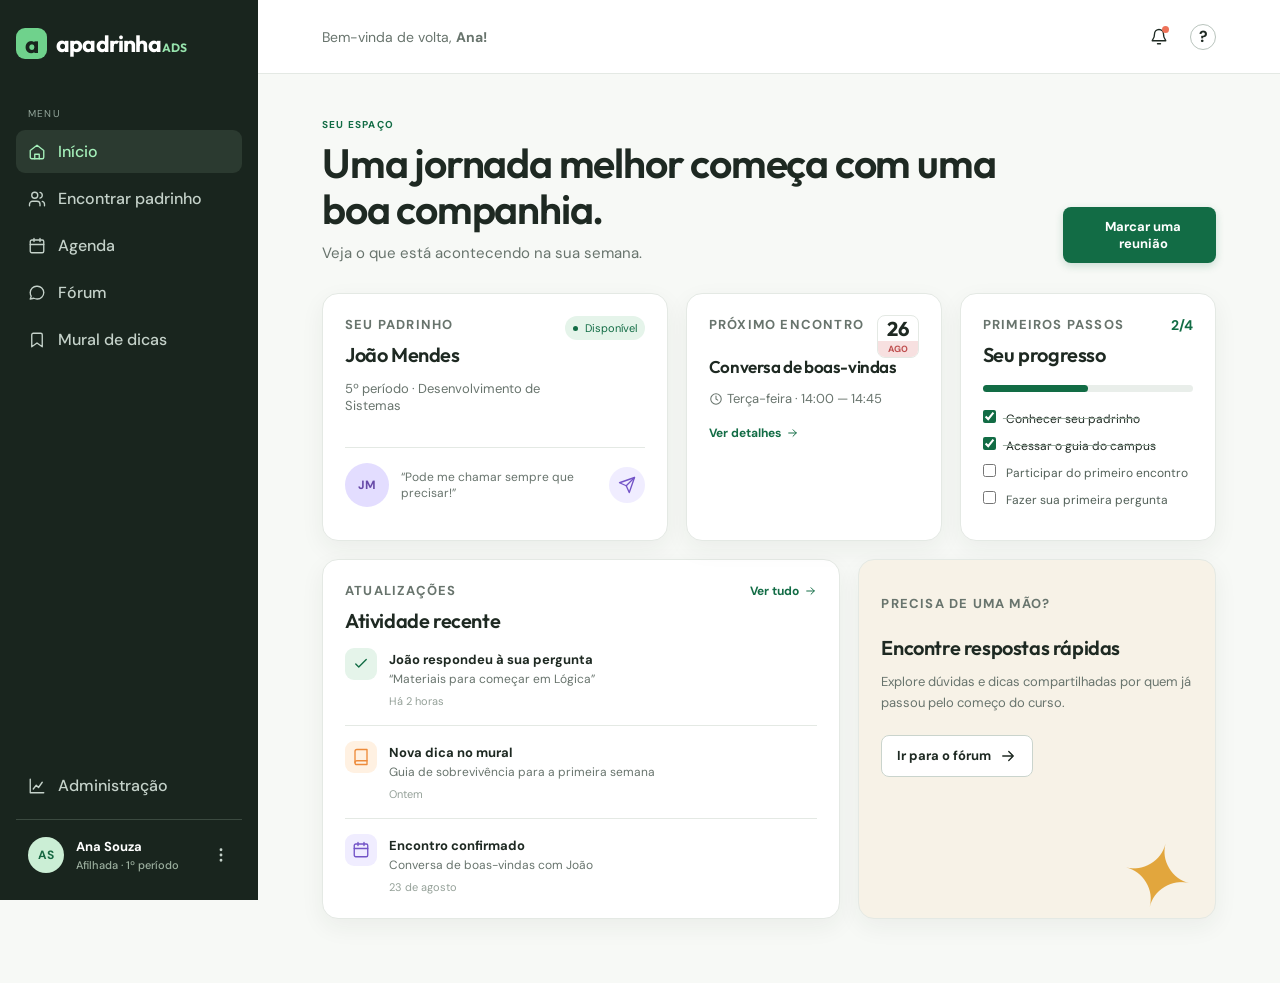
==== commit ec956f36: "Update index.html" ====
--- a/index.html
+++ b/index.html
@@ -83,7 +83,7 @@
             <p class="subtitle">Veja o que está acontecendo na sua semana.</p>
           </div>
           <button class="primary" data-open-modal="encontro">
-            <i data-icon="calendar-today"></i> Marcar uma reunião
+            <i class="fa-regular fa-calendar"></i> Marcar uma reunião
           </button>
         </div>
         
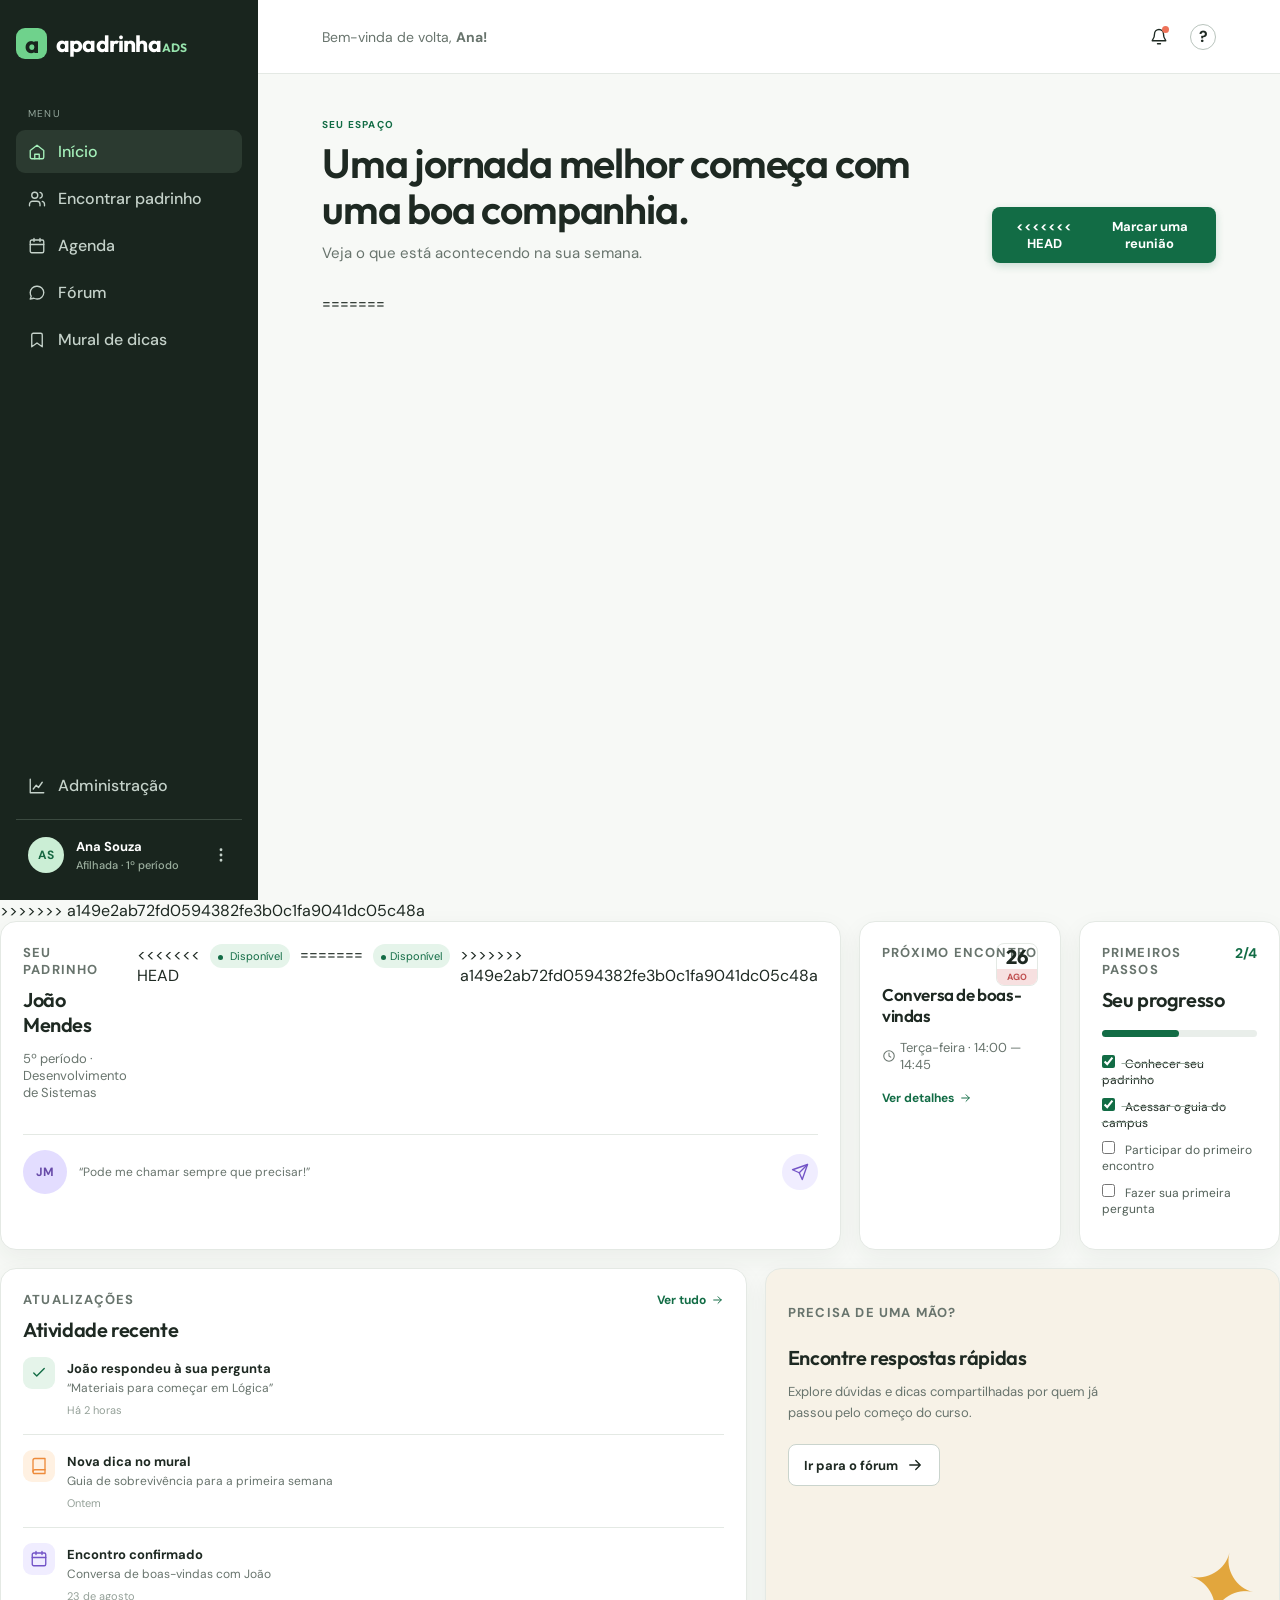
==== commit 3e1dc674: "commit commitando aqui" ====
--- a/index.html
+++ b/index.html
@@ -83,11 +83,19 @@
             <p class="subtitle">Veja o que está acontecendo na sua semana.</p>
           </div>
           <button class="primary" data-open-modal="encontro">
+<<<<<<< HEAD
             <i class="fa-regular fa-calendar"></i> Marcar uma reunião
           </button>
         </div>
         
         <!-- <div class="welcome-banner">
+=======
+            <i data-icon="plus"></i> Agendar encontro
+          </button>
+        </div>
+        
+        <div class="welcome-banner">
+>>>>>>> a149e2ab72fd0594382fe3b0c1fa9041dc05c48a
           <div>
             <span class="wave">👋</span>
             <div>
@@ -98,7 +106,11 @@
           <button class="white-button" data-view="perfil">
             Completar perfil <i data-icon="arrow"></i>
           </button>
+<<<<<<< HEAD
         </div> -->
+=======
+        </div>
+>>>>>>> a149e2ab72fd0594382fe3b0c1fa9041dc05c48a
         
         <div class="dashboard-grid">
           <article class="card mentor-summary">
@@ -108,7 +120,11 @@
                 <h2>João Mendes</h2>
                 <p>5º período · Desenvolvimento de Sistemas</p>
               </div>
+<<<<<<< HEAD
               <span class="status"><b></b> Disponível</span>
+=======
+              <span class="status"><b></b>Disponível</span>
+>>>>>>> a149e2ab72fd0594382fe3b0c1fa9041dc05c48a
             </div>
             <div class="mentor-footer">
               <div class="avatar avatar-purple large">JM</div>
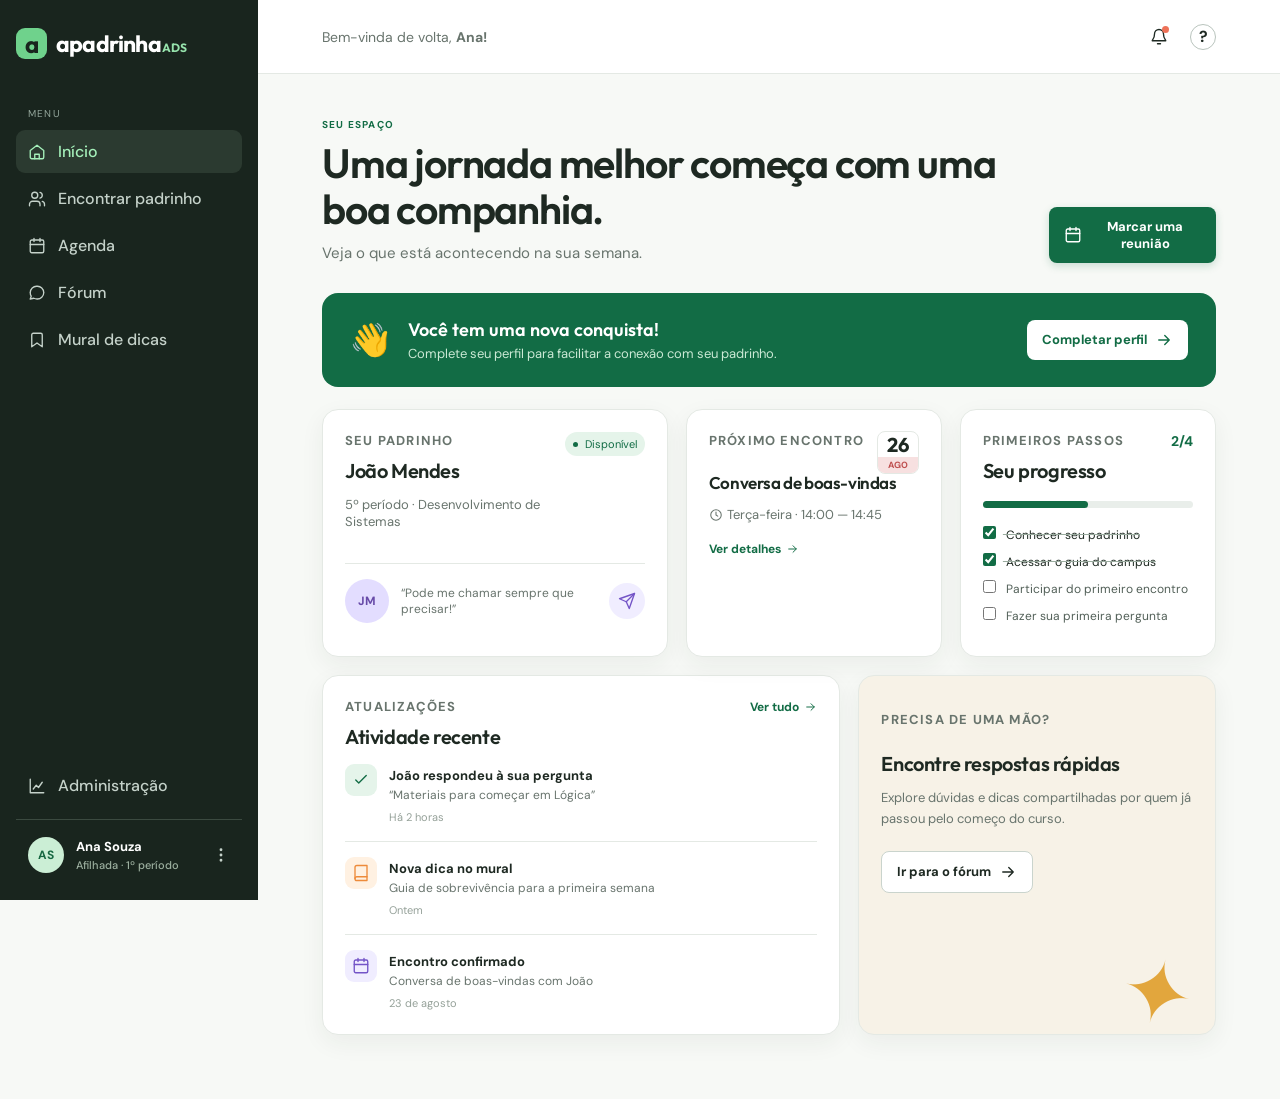
==== commit d34e7c25: "Update index.html" ====
--- a/index.html
+++ b/index.html
@@ -83,19 +83,11 @@
             <p class="subtitle">Veja o que está acontecendo na sua semana.</p>
           </div>
           <button class="primary" data-open-modal="encontro">
-<<<<<<< HEAD
-            <i class="fa-regular fa-calendar"></i> Marcar uma reunião
-          </button>
-        </div>
-        
-        <!-- <div class="welcome-banner">
-=======
-            <i data-icon="plus"></i> Agendar encontro
+            <i data-icon="calendar"></i> Marcar uma reunião
           </button>
         </div>
         
         <div class="welcome-banner">
->>>>>>> a149e2ab72fd0594382fe3b0c1fa9041dc05c48a
           <div>
             <span class="wave">👋</span>
             <div>
@@ -106,11 +98,7 @@
           <button class="white-button" data-view="perfil">
             Completar perfil <i data-icon="arrow"></i>
           </button>
-<<<<<<< HEAD
-        </div> -->
-=======
-        </div>
->>>>>>> a149e2ab72fd0594382fe3b0c1fa9041dc05c48a
+        </div>
         
         <div class="dashboard-grid">
           <article class="card mentor-summary">
@@ -120,11 +108,7 @@
                 <h2>João Mendes</h2>
                 <p>5º período · Desenvolvimento de Sistemas</p>
               </div>
-<<<<<<< HEAD
               <span class="status"><b></b> Disponível</span>
-=======
-              <span class="status"><b></b>Disponível</span>
->>>>>>> a149e2ab72fd0594382fe3b0c1fa9041dc05c48a
             </div>
             <div class="mentor-footer">
               <div class="avatar avatar-purple large">JM</div>
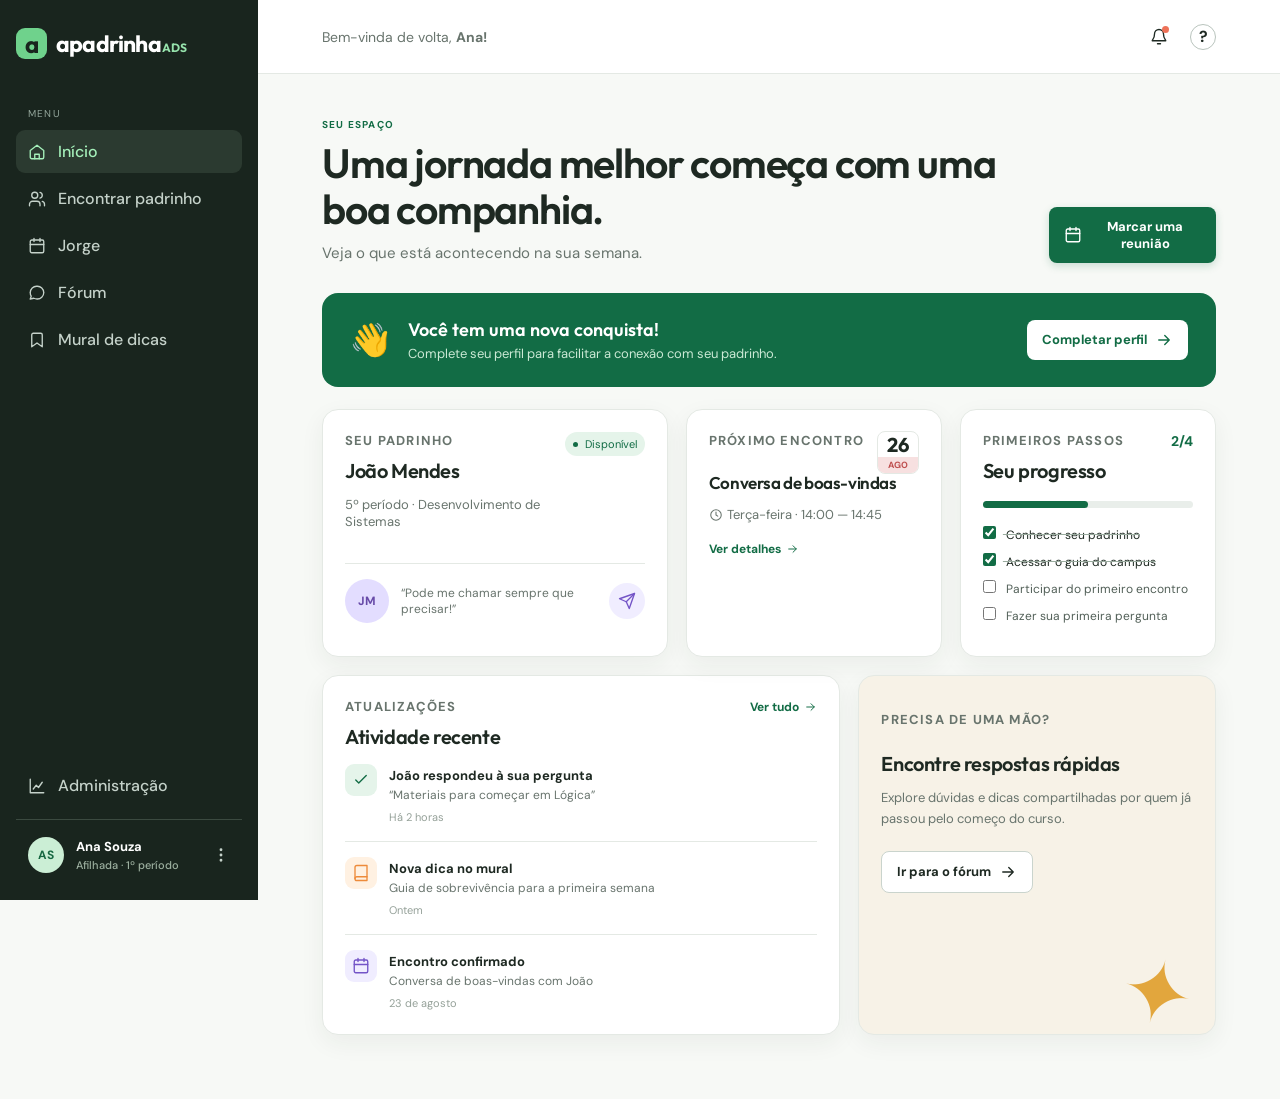
==== commit a0fa9048: "commit teste" ====
--- a/index.html
+++ b/index.html
@@ -30,7 +30,7 @@
           <i data-icon="users"></i> Encontrar padrinho
         </button>
         <button class="nav-item" data-view="agenda">
-          <i data-icon="calendar"></i> Agenda
+          <i data-icon="calendar"></i> Jorge
         </button>
         <button class="nav-item" data-view="forum">
           <i data-icon="message"></i> Fórum
